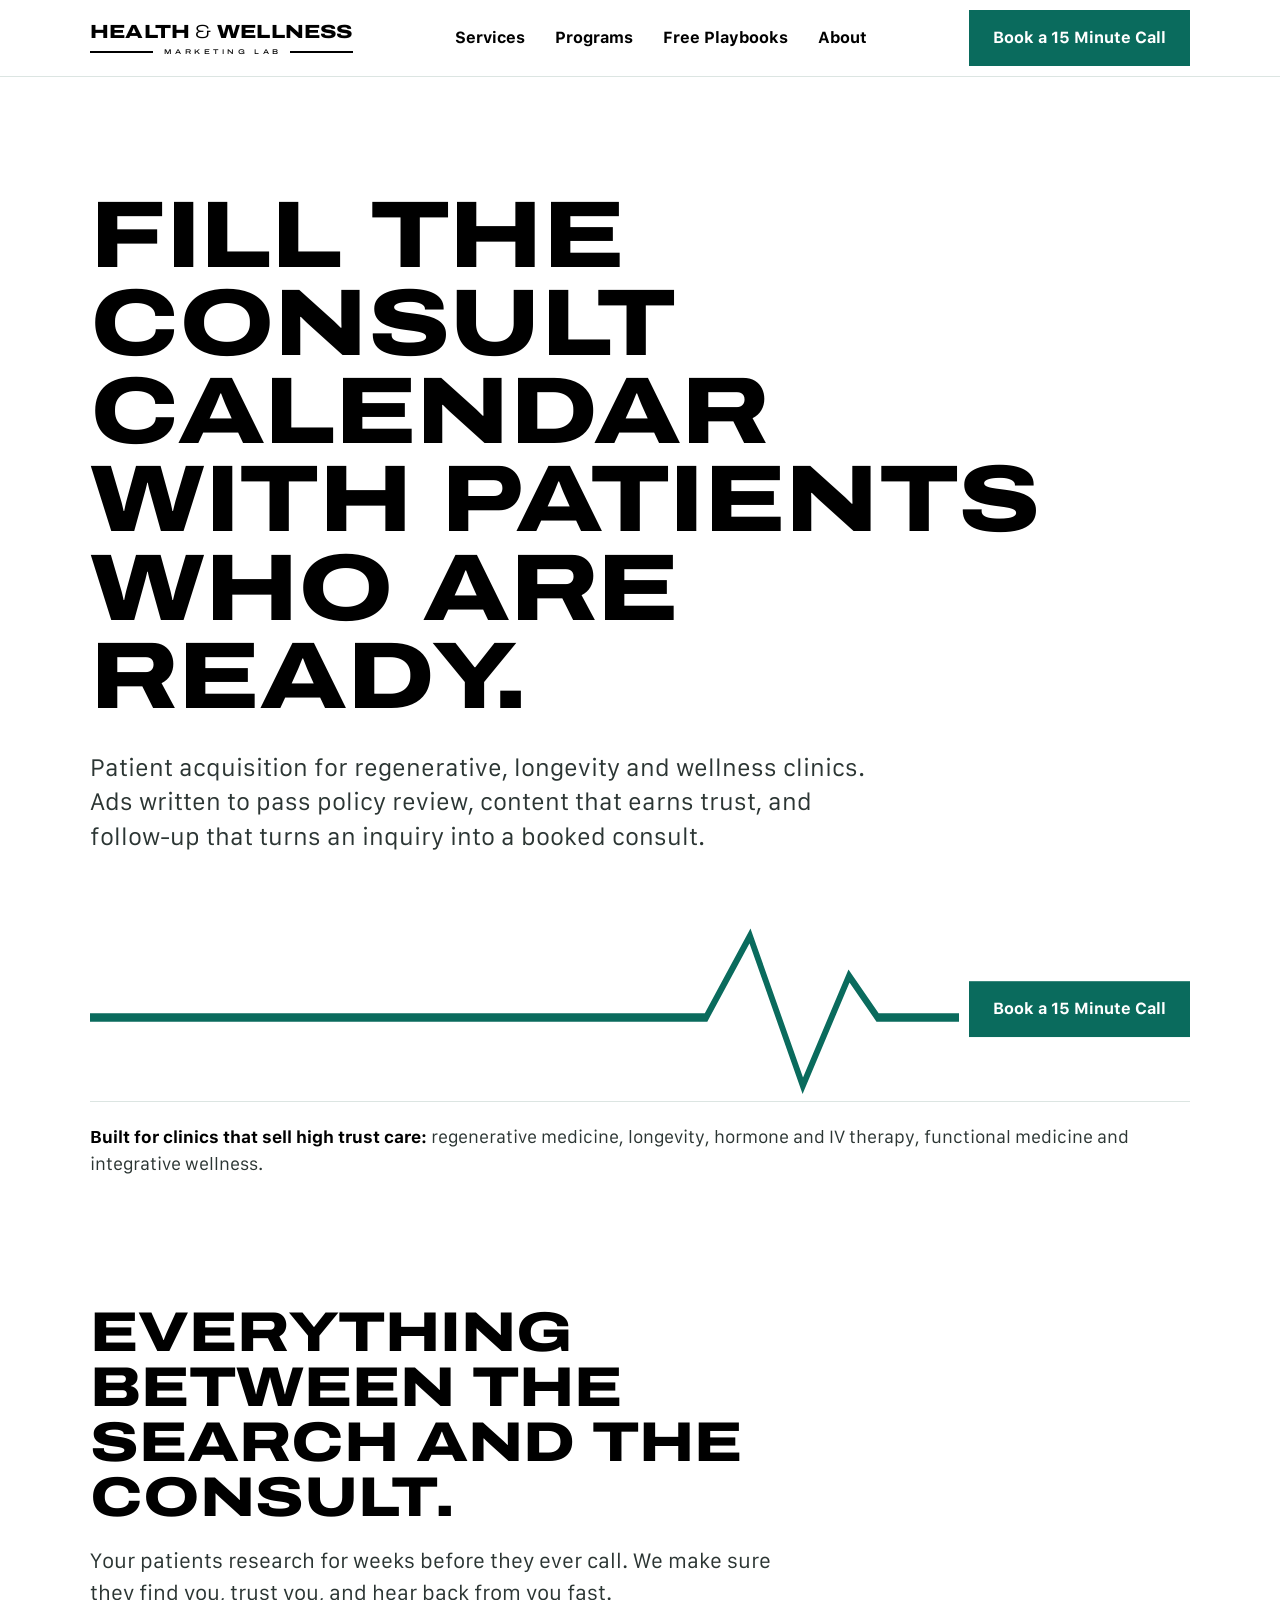
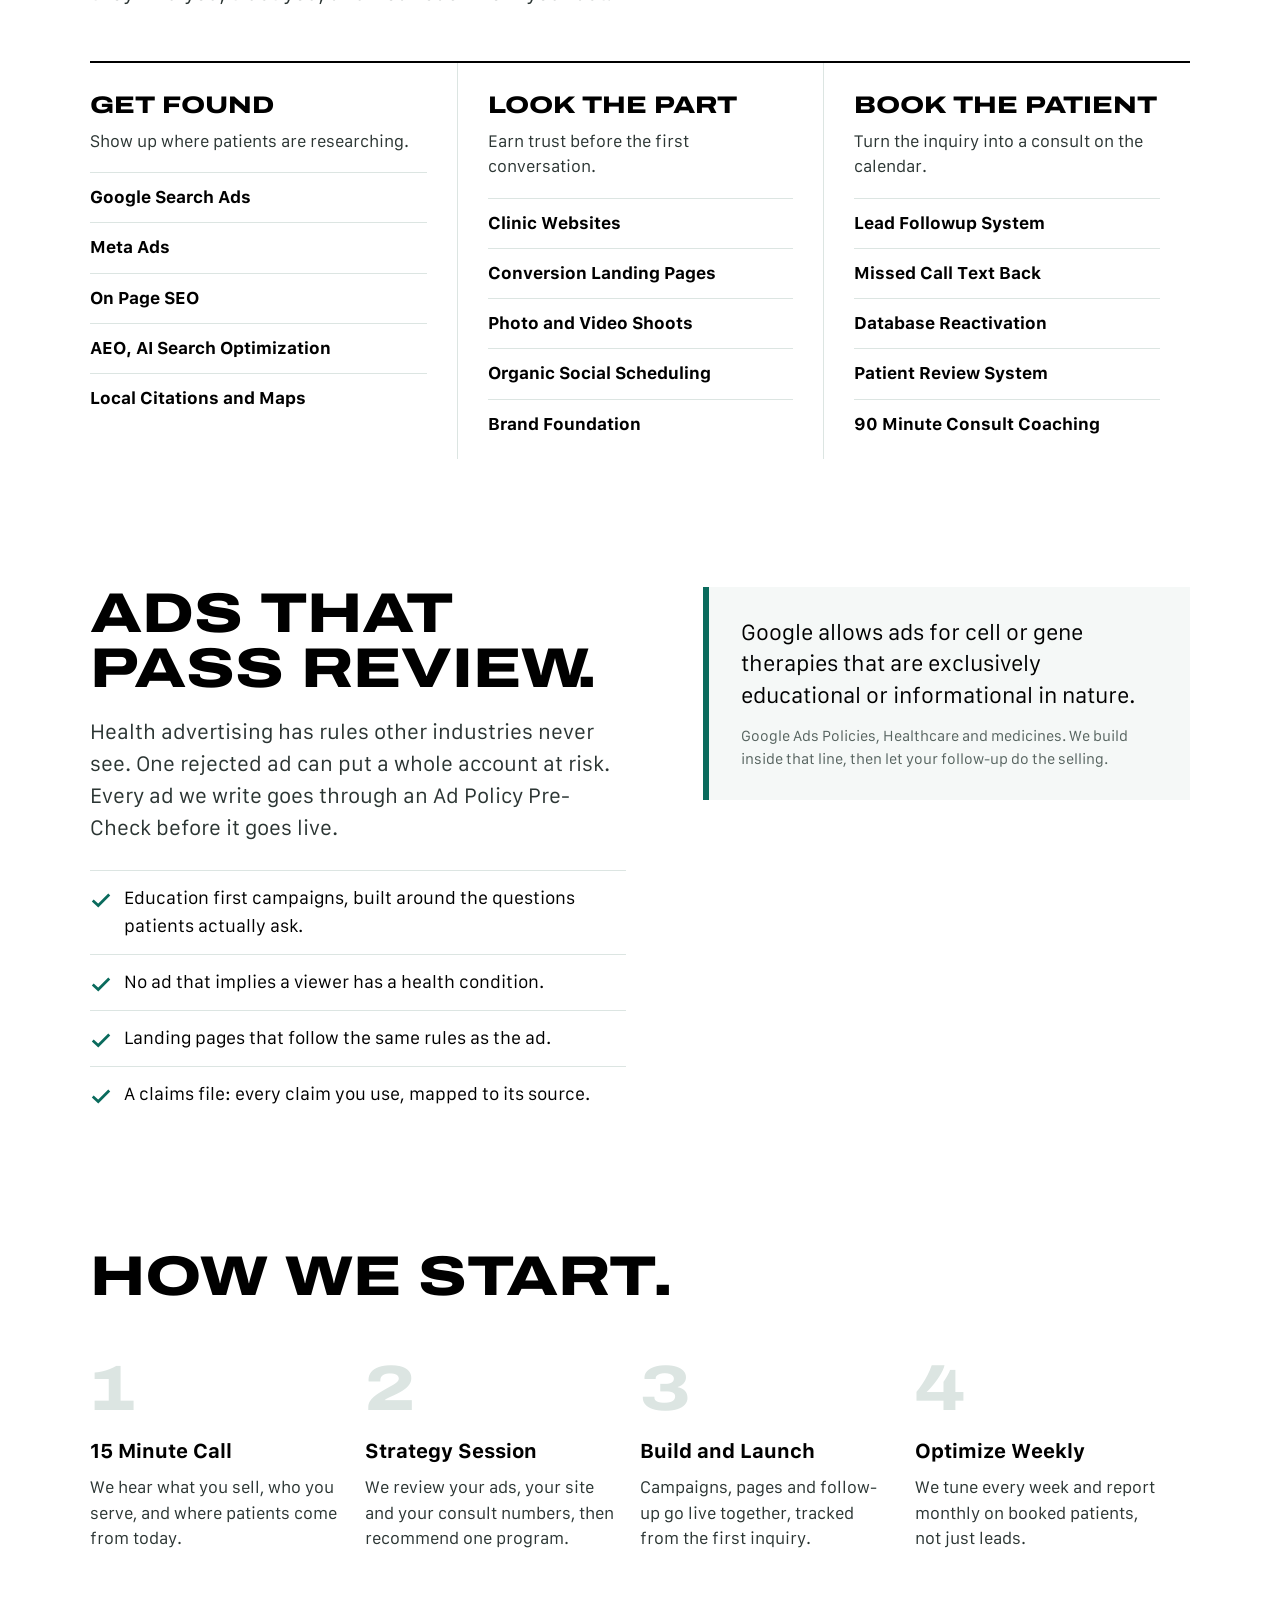
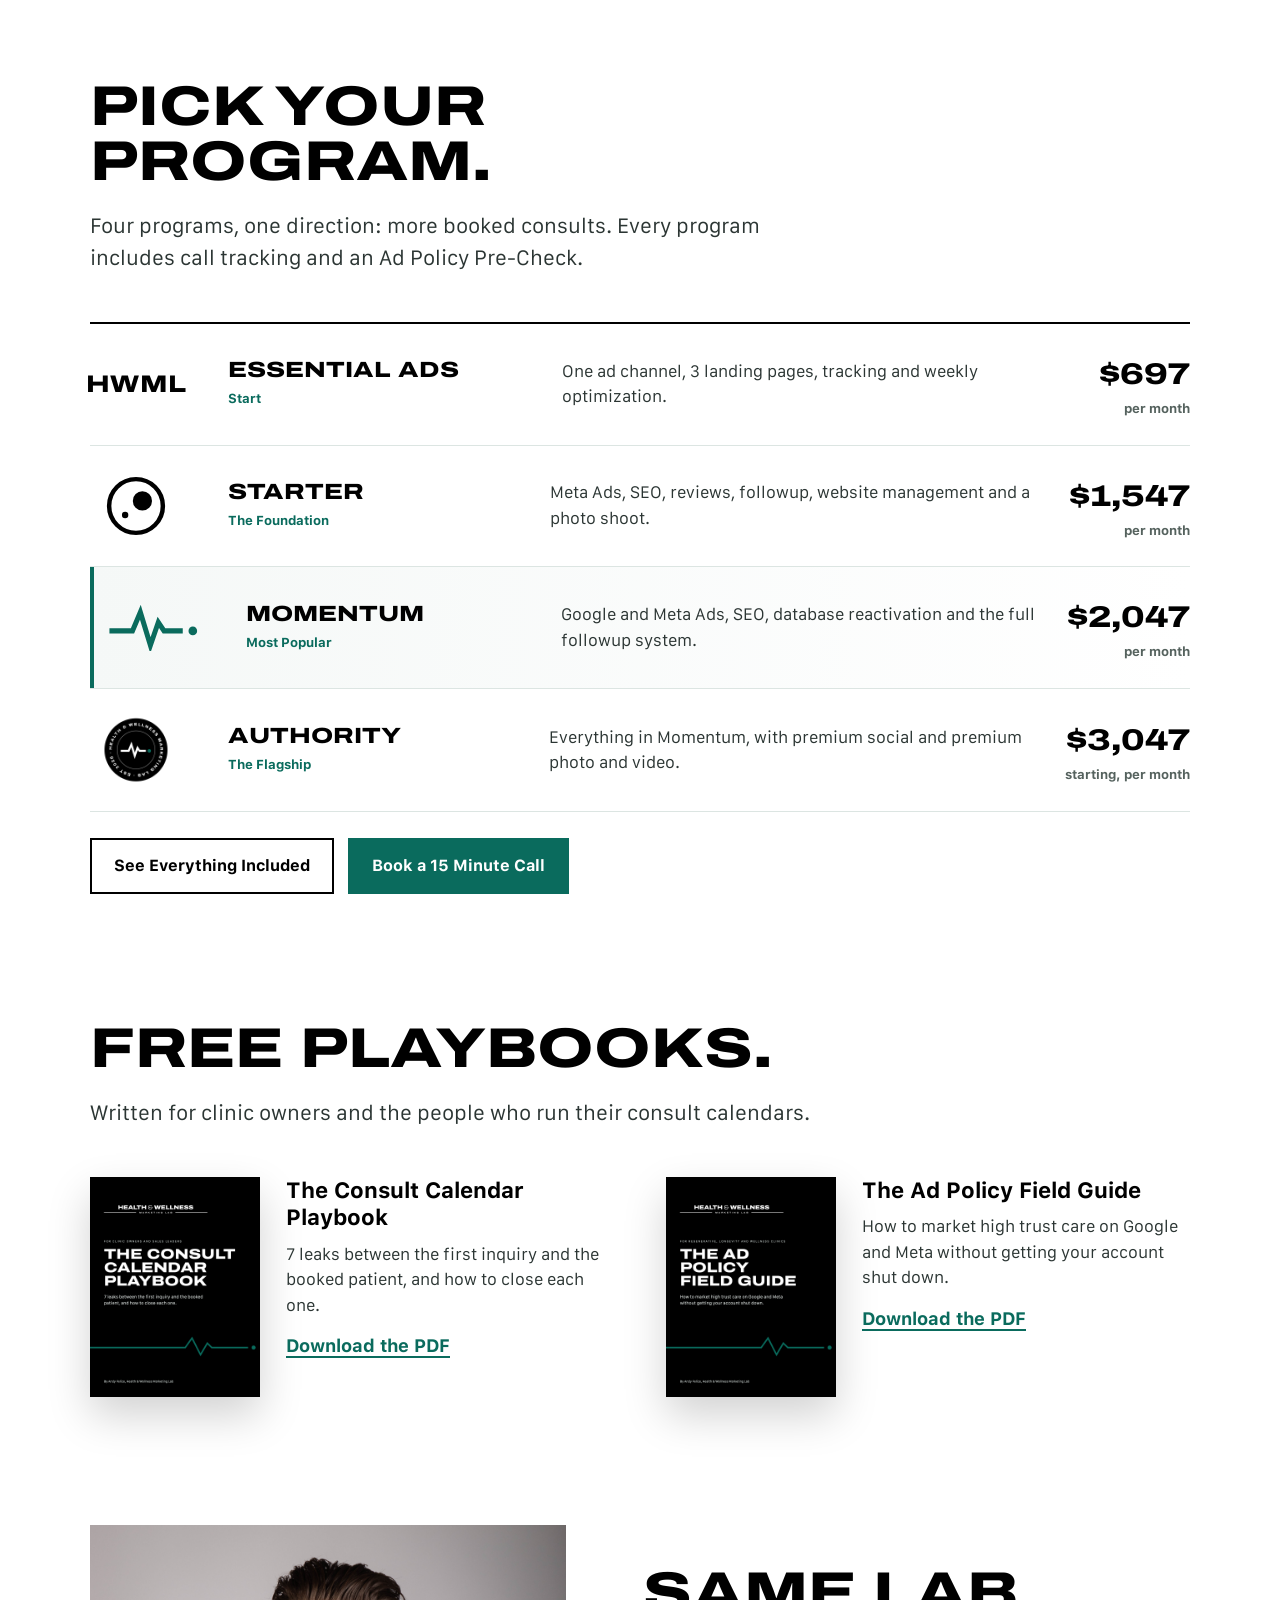
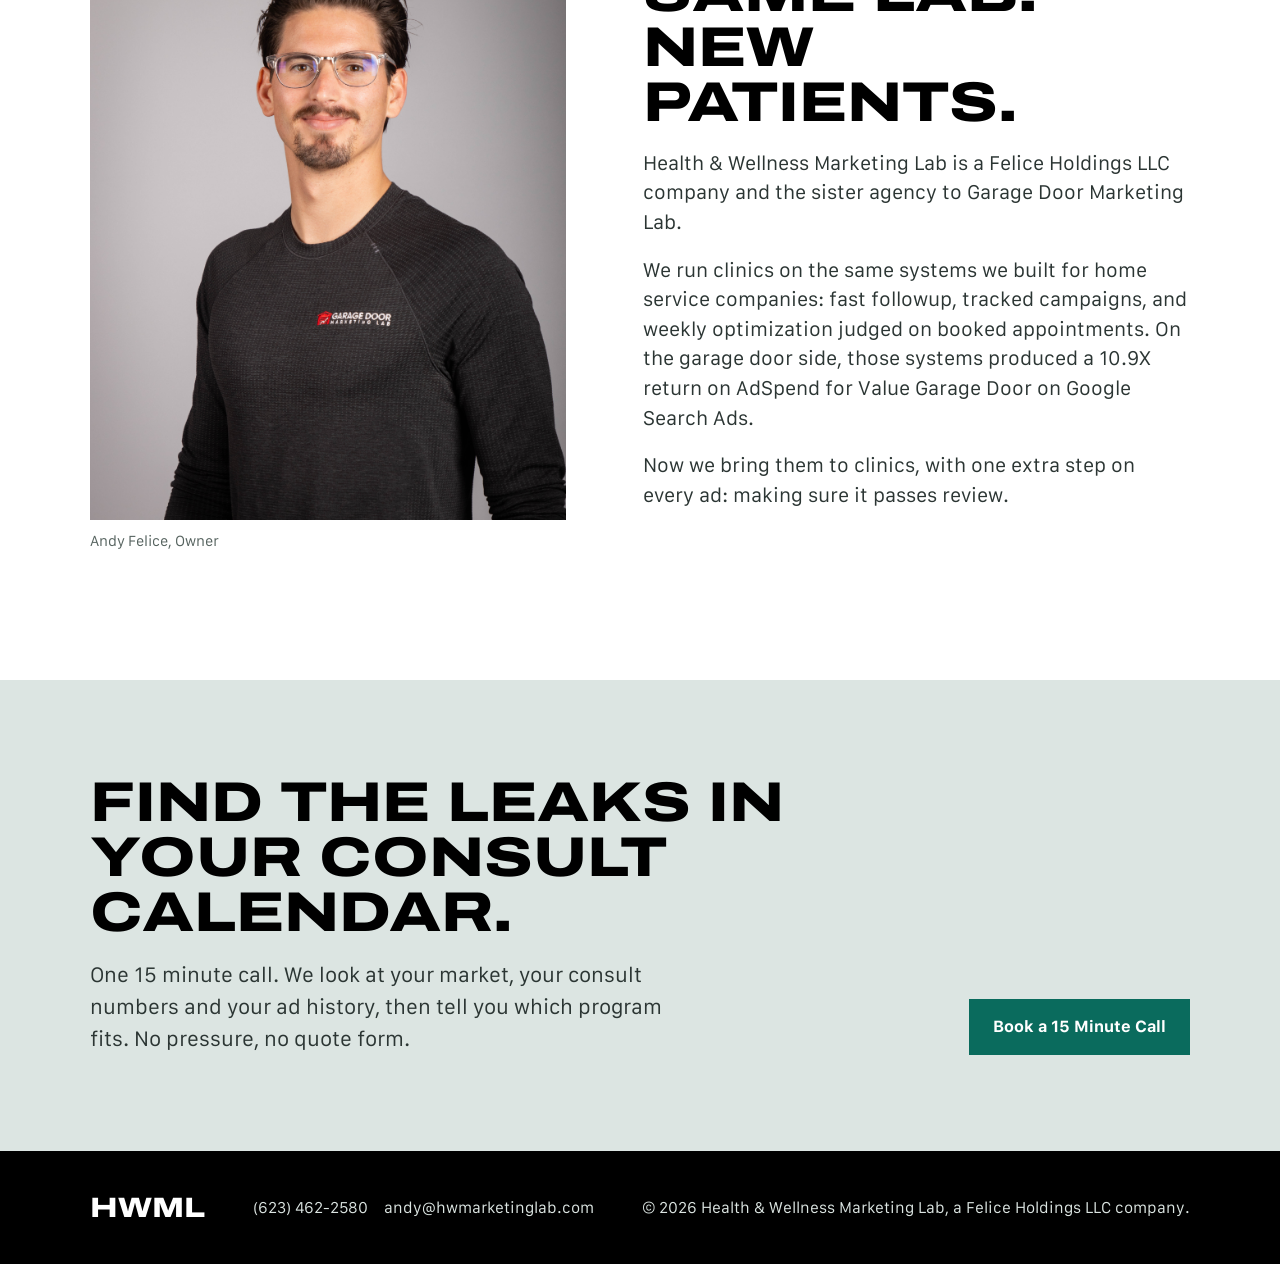
==== index.html @ dd1c517c "HWML website v1 Co-Authored-By: Claude Opus 5.5 <noreply@anthropic.com>" ====
<!doctype html>
<html lang="en">
<head>
<meta charset="utf-8">
<meta name="viewport" content="width=device-width, initial-scale=1">
<title>Health &amp; Wellness Marketing Lab</title>
<meta name="description" content="Patient acquisition for regenerative, longevity and wellness clinics. Ads that pass policy review, content that earns trust, and follow-up that books the consult.">
<link rel="icon" type="image/png" href="assets/favicon.png">
<link rel="apple-touch-icon" href="assets/favicon.png">
<link rel="canonical" href="https://hwmarketinglab.com/">
<meta property="og:type" content="website">
<meta property="og:url" content="https://hwmarketinglab.com/">
<meta property="og:title" content="Health &amp; Wellness Marketing Lab">
<meta property="og:description" content="Patient acquisition for regenerative, longevity and wellness clinics.">
<meta property="og:image" content="https://hwmarketinglab.com/assets/og.png">
<meta name="twitter:card" content="summary_large_image">
<meta name="theme-color" content="#0A6B5D">
<link rel="stylesheet" href="assets/hwml.css">
<style>
  :root { --w: 1180px; --g: clamp(16px, 4vw, 40px); }
  body { background: #fff; color: #000; font-size: 18px; line-height: 1.6; -webkit-font-smoothing: antialiased; }
  a { color: inherit; }
  .wrap { max-width: var(--w); margin: 0 auto; padding: 0 var(--g); }
  :focus-visible { outline: 3px solid var(--jade); outline-offset: 3px; }

  /* nav */
  header { position: sticky; top: 0; z-index: 10; background: rgba(255,255,255,.92); backdrop-filter: blur(10px); border-bottom: 1px solid var(--mist); }
  header .wrap { display: flex; align-items: center; justify-content: space-between; height: 76px; gap: 24px; }
  header nav { display: flex; gap: 30px; font-size: 16px; font-weight: 700; }
  header nav a { text-decoration: none; }
  header nav a:hover { color: var(--jade); }
  .btn { display: inline-flex; align-items: center; gap: 10px; background: var(--jade); color: #fff; text-decoration: none;
    padding: 15px 24px; font-weight: 700; font-size: 16px; border: 0; cursor: pointer; transition: background .15s; }
  .btn:hover { background: var(--jade-deep); }
  .btn.ghost { background: transparent; color: #000; box-shadow: inset 0 0 0 2px #000; }
  .btn.ghost:hover { background: #000; color: #fff; }

  /* hero: the pulse is the signature moment */
  .hero { padding: clamp(56px, 9vw, 120px) 0 0; }
  .hero h1 { font-family: var(--display); font-stretch: 125%; font-weight: 800; text-transform: uppercase;
    font-size: clamp(40px, 7.4vw, 104px); line-height: .93; letter-spacing: -.005em; max-width: 13ch; }
  .hero p.lede { font-size: clamp(19px, 2vw, 23px); line-height: 1.5; max-width: 34em; margin-top: 30px; color: var(--ink-2); }
  .beat { position: relative; margin-top: clamp(40px, 6vw, 72px); height: clamp(90px, 13vw, 170px); }
  .beat svg { position: absolute; inset: 0; width: 100%; height: 100%; overflow: visible; }
  .beat path { fill: none; stroke: var(--jade); stroke-width: 5; stroke-linejoin: miter;
    stroke-dasharray: 1; stroke-dashoffset: 1; animation: draw 1.6s cubic-bezier(.6,.05,.3,1) .2s forwards; }
  .beat .end { position: absolute; right: 0; top: 50%; transform: translate(0, -50%); opacity: 0; animation: land .45s ease-out 1.65s forwards; }
  @keyframes draw { to { stroke-dashoffset: 0; } }
  @keyframes land { from { opacity: 0; transform: translate(-14px, -50%); } to { opacity: 1; transform: translate(0, -50%); } }
  @media (prefers-reduced-motion: reduce) { .beat path { animation: none; stroke-dashoffset: 0; } .beat .end { animation: none; opacity: 1; } }
  .who { border-top: 1px solid var(--mist); margin-top: 8px; padding: 22px 0 0; font-size: 17px; color: var(--ink-2); }
  .who b { color: #000; }

  section { padding: clamp(72px, 10vw, 128px) 0 0; }
  h2 { font-family: var(--display); font-stretch: 125%; font-weight: 800; text-transform: uppercase;
    font-size: clamp(30px, 4.4vw, 56px); line-height: .98; max-width: 16ch; }
  .intro { font-size: 20px; color: var(--ink-2); max-width: 36em; margin-top: 20px; }

  /* three service groups, hairlines not cards */
  .groups { display: grid; grid-template-columns: repeat(3, 1fr); margin-top: 52px; border-top: 2px solid #000; }
  .groups > div { padding: 30px 30px 10px 0; }
  .groups > div + div { border-left: 1px solid var(--mist); padding-left: 30px; }
  .groups h3 { font-family: var(--display); font-stretch: 125%; font-weight: 800; text-transform: uppercase; font-size: 24px; line-height: 1.05; }
  .groups p { font-size: 16px; color: var(--ink-2); margin: 10px 0 18px; }
  .groups ul { list-style: none; }
  .groups li { padding: 11px 0; border-top: 1px solid var(--mist); font-size: 17px; font-weight: 700; }

  /* policy band */
  .policy { display: grid; grid-template-columns: 1.1fr 1fr; gap: clamp(32px, 6vw, 90px); align-items: start; }
  .quote { background: var(--paper); border-left: 6px solid var(--jade); padding: 30px 32px; }
  .quote q { display: block; font-size: 21px; line-height: 1.5; quotes: none; }
  .quote small { display: block; margin-top: 14px; font-size: 14px; color: #55625e; }
  .checks { list-style: none; margin-top: 26px; }
  .checks li { display: grid; grid-template-columns: 34px 1fr; padding: 14px 0; border-top: 1px solid var(--mist); font-size: 17px; }
  .checks li svg { width: 22px; margin-top: 4px; }

  /* steps: a real sequence, so numbers earn their place */
  .steps { display: grid; grid-template-columns: repeat(4, 1fr); gap: 0; margin-top: 52px; }
  .steps div { padding: 0 26px 0 0; position: relative; }
  .steps .n { font-family: var(--display); font-stretch: 125%; font-weight: 800; font-size: 64px; color: var(--mist); line-height: 1; }
  .steps h3 { font-size: 20px; margin: 14px 0 8px; }
  .steps p { font-size: 16px; color: var(--ink-2); }

  /* programs */
  .progs { margin-top: 48px; border-top: 2px solid #000; }
  .prog { display: grid; grid-template-columns: 110px 1.2fr 2fr auto; gap: 28px; align-items: center; padding: 26px 0; border-bottom: 1px solid var(--mist); }
  .prog .mk { width: 92px; display: flex; justify-content: center; }
  .prog h3 { font-family: var(--display); font-stretch: 125%; font-weight: 800; text-transform: uppercase; font-size: 22px; line-height: 1.05; }
  .prog .tag { font-size: 13px; font-weight: 700; color: var(--jade); margin-top: 6px; }
  .prog p { font-size: 16px; color: var(--ink-2); }
  .prog .pr { text-align: right; font-family: var(--display); font-stretch: 125%; font-weight: 800; font-size: 30px; white-space: nowrap; }
  .prog .pr small { display: block; font-family: var(--body); font-size: 13px; font-weight: 700; color: #55625e; }
  .prog.feat { background: linear-gradient(90deg, var(--paper), #fff); box-shadow: inset 4px 0 0 var(--jade); padding-left: 18px; }
  .more { margin-top: 26px; display: flex; gap: 14px; flex-wrap: wrap; }

  /* playbooks */
  .books { display: grid; grid-template-columns: repeat(2, 1fr); gap: clamp(24px, 4vw, 56px); margin-top: 48px; }
  .book { display: grid; grid-template-columns: 170px 1fr; gap: 26px; align-items: start; text-decoration: none; }
  .book img { width: 170px; box-shadow: 0 18px 40px rgba(0,0,0,.18); transition: transform .2s; }
  .book:hover img { transform: translateY(-4px); }
  .book h3 { font-size: 22px; line-height: 1.25; }
  .book p { font-size: 16px; color: var(--ink-2); margin: 10px 0 14px; }
  .book span { font-weight: 700; color: var(--jade); border-bottom: 2px solid var(--jade); }

  /* about */
  .about { display: grid; grid-template-columns: 1fr 1.15fr; gap: clamp(32px, 6vw, 90px); align-items: center; }
  .about figure img { width: 100%; aspect-ratio: 4 / 5; object-fit: cover; object-position: 50% 25%; display: block; }
  .about figcaption { font-size: 14px; color: #55625e; margin-top: 10px; }
  .about p { font-size: 18.5px; color: var(--ink-2); margin-top: 18px; }

  /* close */
  .final { margin-top: clamp(72px, 10vw, 128px); background: var(--mist); padding: clamp(56px, 8vw, 96px) 0; }
  .final .wrap { display: flex; justify-content: space-between; align-items: end; gap: 40px; flex-wrap: wrap; }
  .final p { font-size: 20px; max-width: 30em; margin-top: 18px; color: var(--ink-2); }
  footer { background: #000; color: #fff; padding: 44px 0; font-size: 15px; }
  footer .wrap { display: flex; justify-content: space-between; align-items: center; gap: 30px; flex-wrap: wrap; }
  footer .meta { color: var(--mist); }
  footer .meta a { text-decoration: none; }

  @media (max-width: 900px) {
    header nav { display: none; }
    header .btn { display: none; }
    .hero h1 { font-size: 10.2vw; }
    .beat .end { padding: 12px 16px; font-size: 14px; }
    .beat svg { width: calc(100% - 150px); }
    .groups, .steps, .books, .policy, .about { grid-template-columns: 1fr; }
    .groups > div + div { border-left: 0; padding-left: 0; }
    .groups > div { padding-right: 0; }
    .steps div { padding: 0 0 30px; }
    .prog { grid-template-columns: 70px 1fr; gap: 14px 18px; }
    .prog .mk { width: 60px; }
    .prog p { grid-column: 1 / -1; }
    .prog .pr { grid-column: 1 / -1; text-align: left; }
    .book { grid-template-columns: 120px 1fr; }
    .book img { width: 120px; }
  }
</style>
</head>
<body>

<header>
  <div class="wrap">
    <a href="#top" aria-label="Health and Wellness Marketing Lab, home" style="text-decoration:none">
      <div class="wm" style="font-size:19px"><div class="top">HEALTH <span class="amp">&amp;</span> WELLNESS</div>
      <div class="bot"><i class="rule"></i><span>MARKETING LAB</span><i class="rule"></i></div></div>
    </a>
    <nav aria-label="Main"><a href="#services">Services</a><a href="#programs">Programs</a><a href="#playbooks">Free Playbooks</a><a href="#about">About</a></nav>
    <a class="btn" href="https://calendar.gdmarketinglab.com/quick-schedule-15-min-discovery-call">Book a 15 Minute Call</a>
  </div>
</header>

<main id="top">
  <div class="hero">
    <div class="wrap">
      <h1>Fill the consult calendar with patients who are ready.</h1>
      <p class="lede">Patient acquisition for regenerative, longevity and wellness clinics. Ads written to pass policy review, content that earns trust, and follow-up that turns an inquiry into a booked consult.</p>
    </div>
    <div class="wrap">
      <div class="beat" aria-hidden="false">
        <svg viewBox="0 0 1000 100" preserveAspectRatio="none" aria-hidden="true">
          <path pathLength="1" d="M0 55 H560 L600 6 L648 96 L690 30 L716 55 H790"/>
        </svg>
        <a class="btn end" href="https://calendar.gdmarketinglab.com/quick-schedule-15-min-discovery-call">Book a 15 Minute Call</a>
      </div>
      <p class="who"><b>Built for clinics that sell high trust care:</b> regenerative medicine, longevity, hormone and IV therapy, functional medicine and integrative wellness.</p>
    </div>
  </div>

  <section id="services">
    <div class="wrap">
      <h2>Everything between the search and the consult.</h2>
      <p class="intro">Your patients research for weeks before they ever call. We make sure they find you, trust you, and hear back from you fast.</p>
      <div class="groups">
        <div><h3>Get Found</h3><p>Show up where patients are researching.</p>
          <ul><li>Google Search Ads</li><li>Meta Ads</li><li>On Page SEO</li><li>AEO, AI Search Optimization</li><li>Local Citations and Maps</li></ul></div>
        <div><h3>Look the Part</h3><p>Earn trust before the first conversation.</p>
          <ul><li>Clinic Websites</li><li>Conversion Landing Pages</li><li>Photo and Video Shoots</li><li>Organic Social Scheduling</li><li>Brand Foundation</li></ul></div>
        <div><h3>Book the Patient</h3><p>Turn the inquiry into a consult on the calendar.</p>
          <ul><li>Lead Followup System</li><li>Missed Call Text Back</li><li>Database Reactivation</li><li>Patient Review System</li><li>90 Minute Consult Coaching</li></ul></div>
      </div>
    </div>
  </section>

  <section>
    <div class="wrap policy">
      <div>
        <h2>Ads that pass review.</h2>
        <p class="intro">Health advertising has rules other industries never see. One rejected ad can put a whole account at risk. Every ad we write goes through an Ad Policy Pre-Check before it goes live.</p>
        <ul class="checks">
          <li><svg viewBox="0 0 24 24" aria-hidden="true"><path d="M3 12.5 9 18 21 6" fill="none" stroke="#0A6B5D" stroke-width="3"/></svg><span>Education first campaigns, built around the questions patients actually ask.</span></li>
          <li><svg viewBox="0 0 24 24" aria-hidden="true"><path d="M3 12.5 9 18 21 6" fill="none" stroke="#0A6B5D" stroke-width="3"/></svg><span>No ad that implies a viewer has a health condition.</span></li>
          <li><svg viewBox="0 0 24 24" aria-hidden="true"><path d="M3 12.5 9 18 21 6" fill="none" stroke="#0A6B5D" stroke-width="3"/></svg><span>Landing pages that follow the same rules as the ad.</span></li>
          <li><svg viewBox="0 0 24 24" aria-hidden="true"><path d="M3 12.5 9 18 21 6" fill="none" stroke="#0A6B5D" stroke-width="3"/></svg><span>A claims file: every claim you use, mapped to its source.</span></li>
        </ul>
      </div>
      <div class="quote">
        <q>Google allows ads for cell or gene therapies that are exclusively educational or informational in nature.</q>
        <small>Google Ads Policies, Healthcare and medicines. We build inside that line, then let your follow-up do the selling.</small>
      </div>
    </div>
  </section>

  <section>
    <div class="wrap">
      <h2>How we start.</h2>
      <div class="steps">
        <div><div class="n">1</div><h3>15 Minute Call</h3><p>We hear what you sell, who you serve, and where patients come from today.</p></div>
        <div><div class="n">2</div><h3>Strategy Session</h3><p>We review your ads, your site and your consult numbers, then recommend one program.</p></div>
        <div><div class="n">3</div><h3>Build and Launch</h3><p>Campaigns, pages and follow-up go live together, tracked from the first inquiry.</p></div>
        <div><div class="n">4</div><h3>Optimize Weekly</h3><p>We tune every week and report monthly on booked patients, not just leads.</p></div>
      </div>
    </div>
  </section>

  <section id="programs">
    <div class="wrap">
      <h2>Pick your program.</h2>
      <p class="intro">Four programs, one direction: more booked consults. Every program includes call tracking and an Ad Policy Pre-Check.</p>
      <div class="progs">
        <div class="prog"><div class="mk"><div class="d" style="font-size:24px">HWML</div></div>
          <div><h3>Essential Ads</h3><div class="tag">Start</div></div>
          <p>One ad channel, 3 landing pages, tracking and weekly optimization.</p>
          <div class="pr">$697<small>per month</small></div></div>
        <div class="prog"><div class="mk"><svg viewBox="0 0 100 100" width="64" aria-hidden="true"><circle cx="50" cy="50" r="42" fill="none" stroke="#000" stroke-width="7"/><circle cx="60" cy="42" r="15" fill="#000"/><circle cx="33" cy="64" r="5" fill="#000"/></svg></div>
          <div><h3>Starter</h3><div class="tag">The Foundation</div></div>
          <p>Meta Ads, SEO, reviews, followup, website management and a photo shoot.</p>
          <div class="pr">$1,547<small>per month</small></div></div>
        <div class="prog feat"><div class="mk"><svg viewBox="0 0 128 64" width="92" aria-hidden="true"><path d="M2 36 H34 L45 10 L59 56 L70 24 L78 36 H104" fill="none" stroke="#0A6B5D" stroke-width="7"/><circle cx="118" cy="36" r="6" fill="#0A6B5D"/></svg></div>
          <div><h3>Momentum</h3><div class="tag">Most Popular</div></div>
          <p>Google and Meta Ads, SEO, database reactivation and the full followup system.</p>
          <div class="pr">$2,047<small>per month</small></div></div>
        <div class="prog"><div class="mk"><img src="assets/seal.png" alt="" width="70"></div>
          <div><h3>Authority</h3><div class="tag">The Flagship</div></div>
          <p>Everything in Momentum, with premium social and premium photo and video.</p>
          <div class="pr">$3,047<small>starting, per month</small></div></div>
      </div>
      <div class="more"><a class="btn ghost" href="assets/HWML-Our-Programs-Explained.png">See Everything Included</a>
        <a class="btn" href="https://calendar.gdmarketinglab.com/quick-schedule-15-min-discovery-call">Book a 15 Minute Call</a></div>
    </div>
  </section>

  <section id="playbooks">
    <div class="wrap">
      <h2>Free playbooks.</h2>
      <p class="intro">Written for clinic owners and the people who run their consult calendars.</p>
      <div class="books">
        <a class="book" href="assets/HWML-The-Consult-Calendar-Playbook.pdf"><img src="assets/consult-cover.png" alt="Cover of The Consult Calendar Playbook">
          <div><h3>The Consult Calendar Playbook</h3><p>7 leaks between the first inquiry and the booked patient, and how to close each one.</p><span>Download the PDF</span></div></a>
        <a class="book" href="assets/HWML-The-Ad-Policy-Field-Guide.pdf"><img src="assets/policy-cover.png" alt="Cover of The Ad Policy Field Guide">
          <div><h3>The Ad Policy Field Guide</h3><p>How to market high trust care on Google and Meta without getting your account shut down.</p><span>Download the PDF</span></div></a>
      </div>
    </div>
  </section>

  <section id="about">
    <div class="wrap about">
      <figure><img src="assets/andy-headshot.jpg" alt="Andy Felice"><figcaption>Andy Felice, Owner</figcaption></figure>
      <div>
        <h2>Same lab. New patients.</h2>
        <p>Health &amp; Wellness Marketing Lab is a Felice Holdings LLC company and the sister agency to Garage Door Marketing Lab.</p>
        <p>We run clinics on the same systems we built for home service companies: fast followup, tracked campaigns, and weekly optimization judged on booked appointments. On the garage door side, those systems produced a 10.9X return on AdSpend for Value Garage Door on Google Search Ads.</p>
        <p>Now we bring them to clinics, with one extra step on every ad: making sure it passes review.</p>
      </div>
    </div>
  </section>
</main>

<div class="final">
  <div class="wrap">
    <div><h2>Find the leaks in your consult calendar.</h2>
      <p>One 15 minute call. We look at your market, your consult numbers and your ad history, then tell you which program fits. No pressure, no quote form.</p></div>
    <a class="btn" href="https://calendar.gdmarketinglab.com/quick-schedule-15-min-discovery-call">Book a 15 Minute Call</a>
  </div>
</div>

<footer>
  <div class="wrap">
    <div class="d" style="font-size:28px">HWML</div>
    <div class="meta"><a href="tel:+16234622580">(623) 462-2580</a> &nbsp;&nbsp; <a href="mailto:andy@hwmarketinglab.com">andy@hwmarketinglab.com</a></div>
    <div class="meta">&copy; 2026 Health &amp; Wellness Marketing Lab, a Felice Holdings LLC company.</div>
  </div>
</footer>

</body>
</html>
---- assets/hwml.css ----
/* Health & Wellness Marketing Lab (HWML) Brand Foundation 1 tokens.
   Sister brand to GDML BF2: same architecture (5 colors, 2 fonts, stacked wordmark, one accent per view),
   different temperature. GDML = crimson on black, athletic. HWML = jade on white, clinical precision. */

@font-face { font-family: "Archivo"; src: url("fonts/Archivo.ttf") format("truetype");
  font-weight: 100 900; font-stretch: 62% 125%; font-display: block; }
@font-face { font-family: "Galvji"; src: url("fonts/Galvji-Regular.ttf") format("truetype");
  font-weight: 400; font-display: block; }
@font-face { font-family: "Galvji"; src: url("fonts/Galvji-Bold.ttf") format("truetype");
  font-weight: 700; font-display: block; }

:root {
  /* the five brand colors */
  --jade: #0A6B5D;      /* signature: the one accent per view */
  --black: #000000;
  --white: #FFFFFF;
  --mist: #DCE5E2;      /* cool light grey, GDML #DCDCDC with a jade tint */
  --sage: #93A39E;      /* mid grey, GDML #959595 with a jade tint */
  /* working shades (never shown as brand swatches) */
  --jade-deep: #07504A;
  --paper: #F5F8F7;
  --ink-2: #2B3533;
  --hair: #C9D4D0;

  --display: "Archivo", "Helvetica Neue", Arial, sans-serif;
  --body: "Galvji", "Helvetica Neue", Arial, sans-serif;
}

* { box-sizing: border-box; margin: 0; padding: 0; }
html { -webkit-print-color-adjust: exact; print-color-adjust: exact; }
body { font-family: var(--body); color: var(--black); background: var(--white); }

/* Display type: Archivo at full expanded width. Wide, calm, exact. */
.d { font-family: var(--display); font-stretch: 125%; font-weight: 800; text-transform: uppercase;
  letter-spacing: 0.005em; line-height: 0.92; }
.d-light { font-family: var(--display); font-stretch: 125%; font-weight: 500; text-transform: uppercase; }

/* ---------- Wordmark components (HTML so the real fonts render) ---------- */
.wm { display: inline-flex; flex-direction: column; align-items: stretch; color: currentColor; }
.wm .top { font-family: var(--display); font-stretch: 125%; font-weight: 800; text-transform: uppercase;
  line-height: 0.9; letter-spacing: 0.01em; white-space: nowrap; display: flex; align-items: center; gap: .28em; }
.wm .bot { display: flex; align-items: center; gap: .6em; margin-top: .32em; }
.wm .bot .rule { flex: 1; height: .085em; background: currentColor; }
.wm .bot span { font-family: var(--display); font-stretch: 125%; font-weight: 500; text-transform: uppercase;
  letter-spacing: .52em; margin-right: -.52em; font-size: .36em; white-space: nowrap; }
.wm.v2 .bot span { color: var(--jade); font-weight: 700; letter-spacing: .62em; }
.wm.v2 .bot { justify-content: center; }
.wm .amp { font-weight: 300; }
.wm svg.pulse { height: .78em; width: auto; }

.stack { display: inline-flex; flex-direction: column; font-family: var(--display); font-stretch: 125%;
  font-weight: 800; text-transform: uppercase; line-height: .9; }
.stack .sub { font-weight: 600; letter-spacing: .3em; font-size: .3em; margin-top: .55em; }
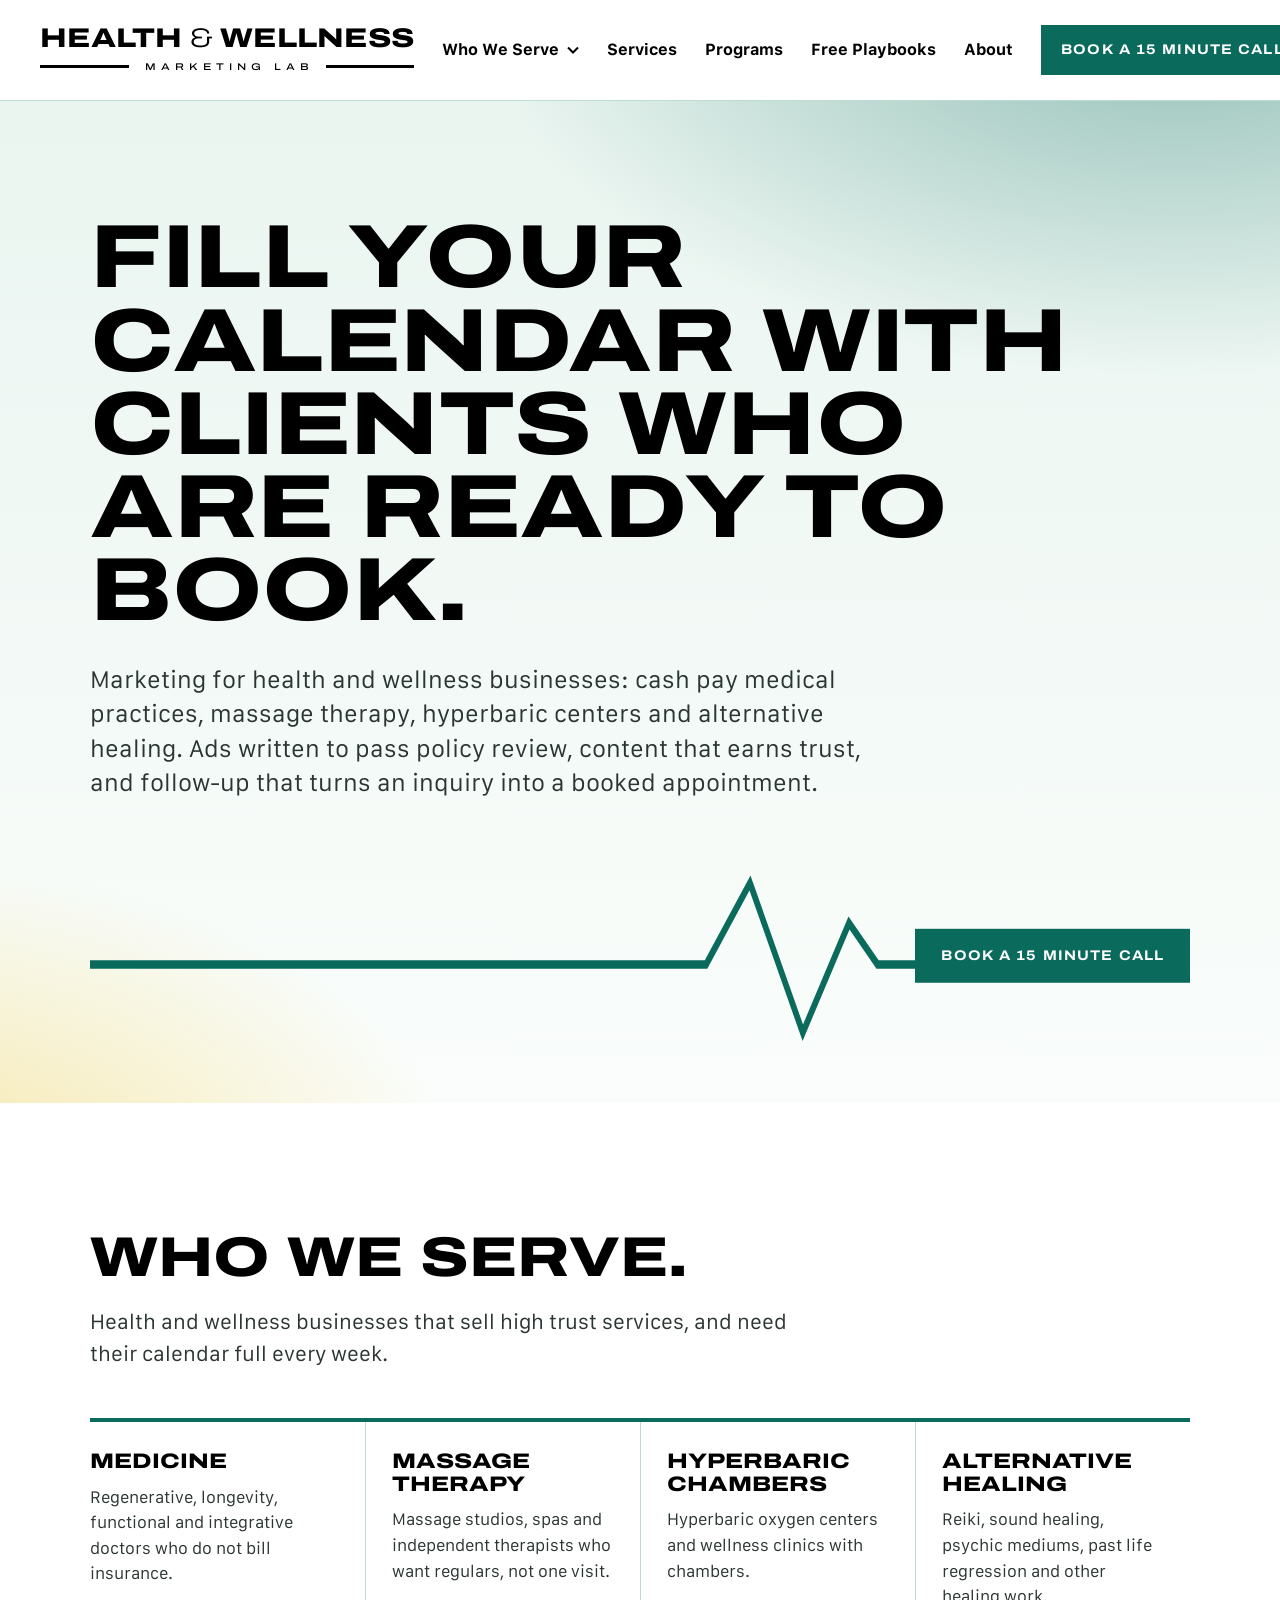
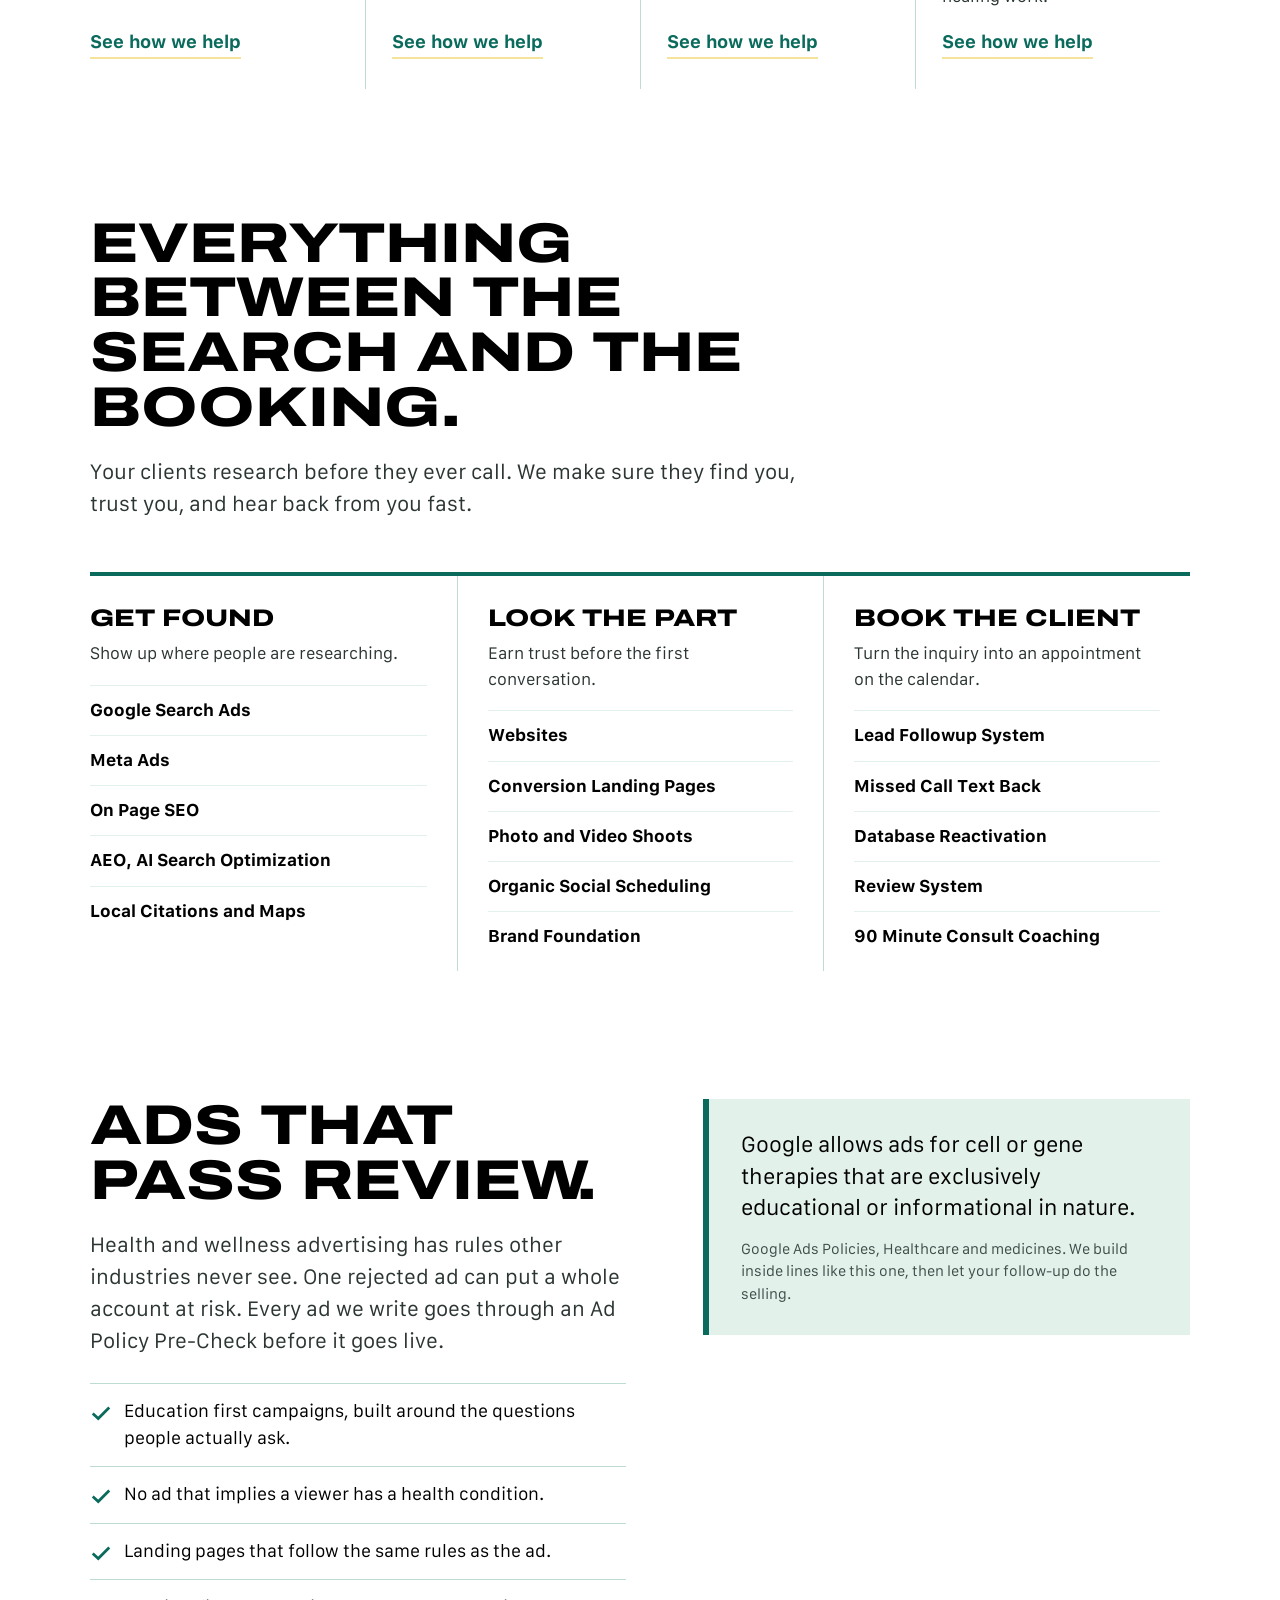
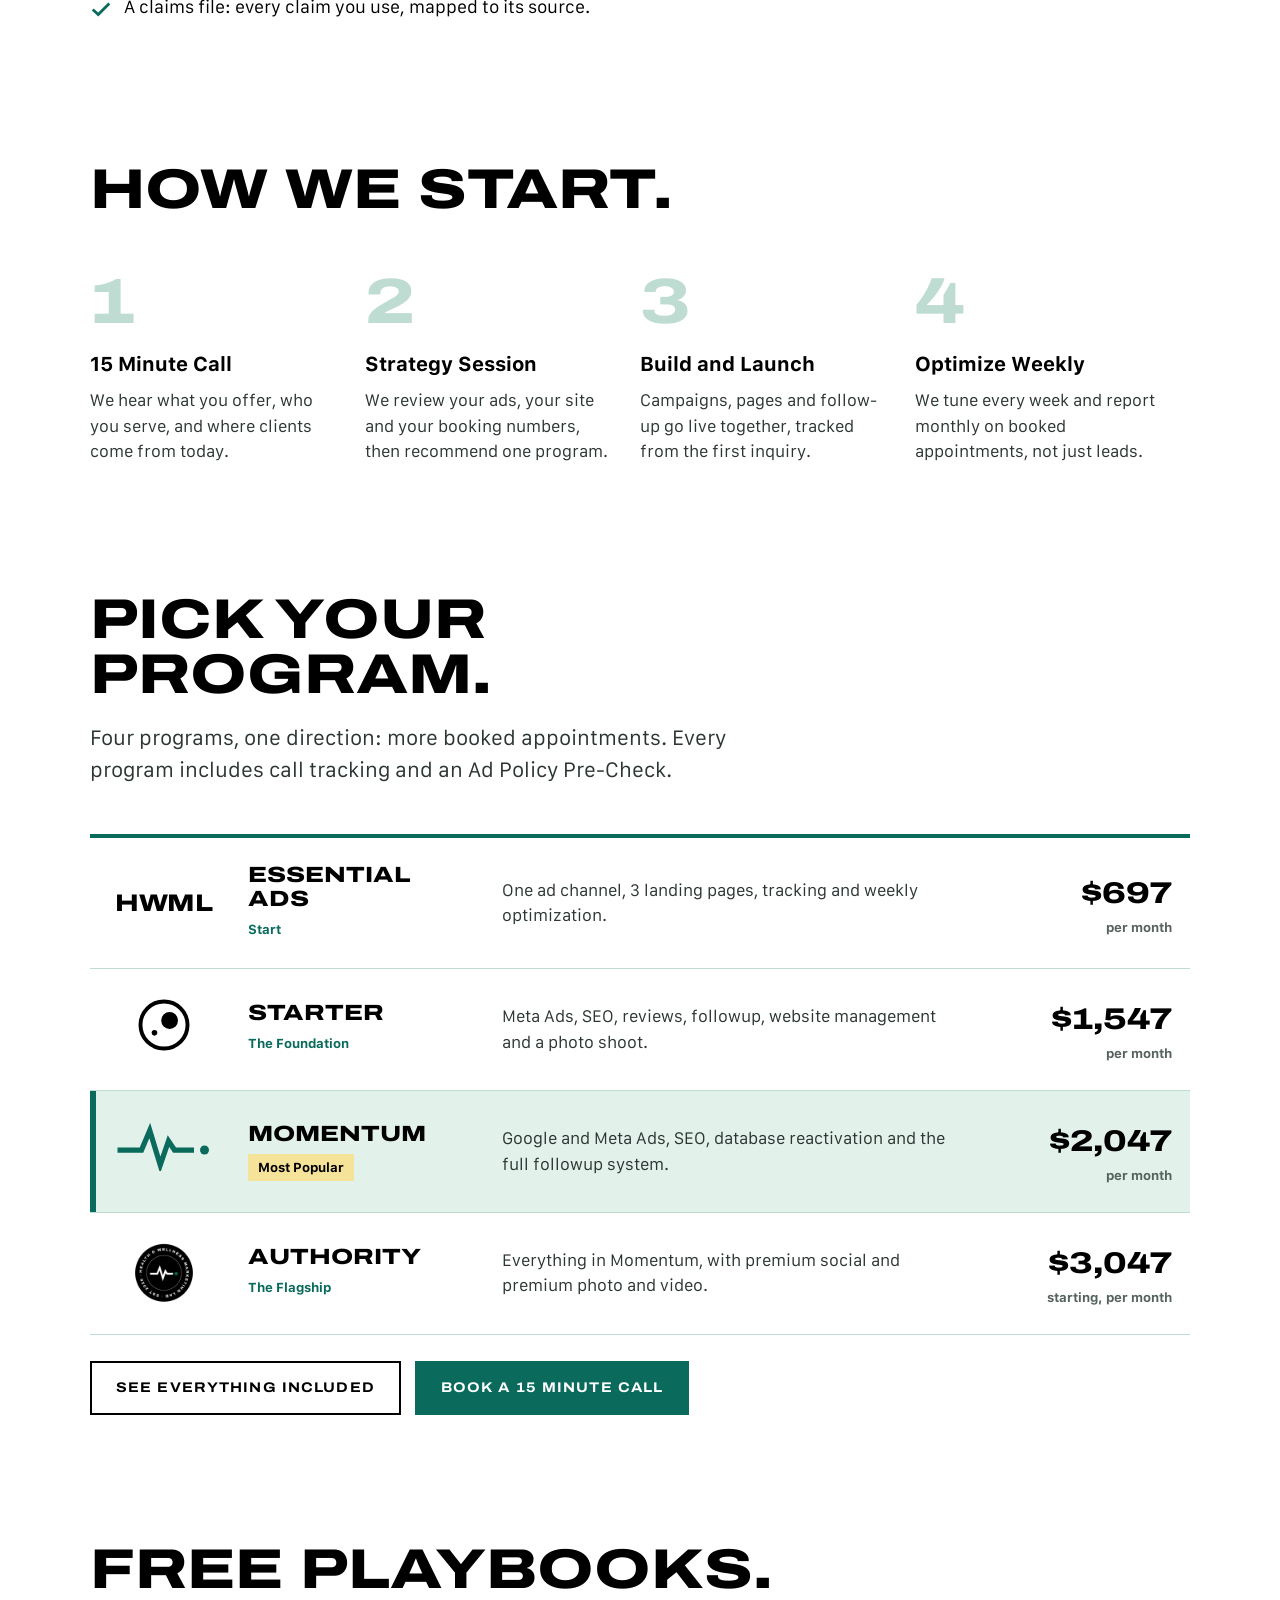
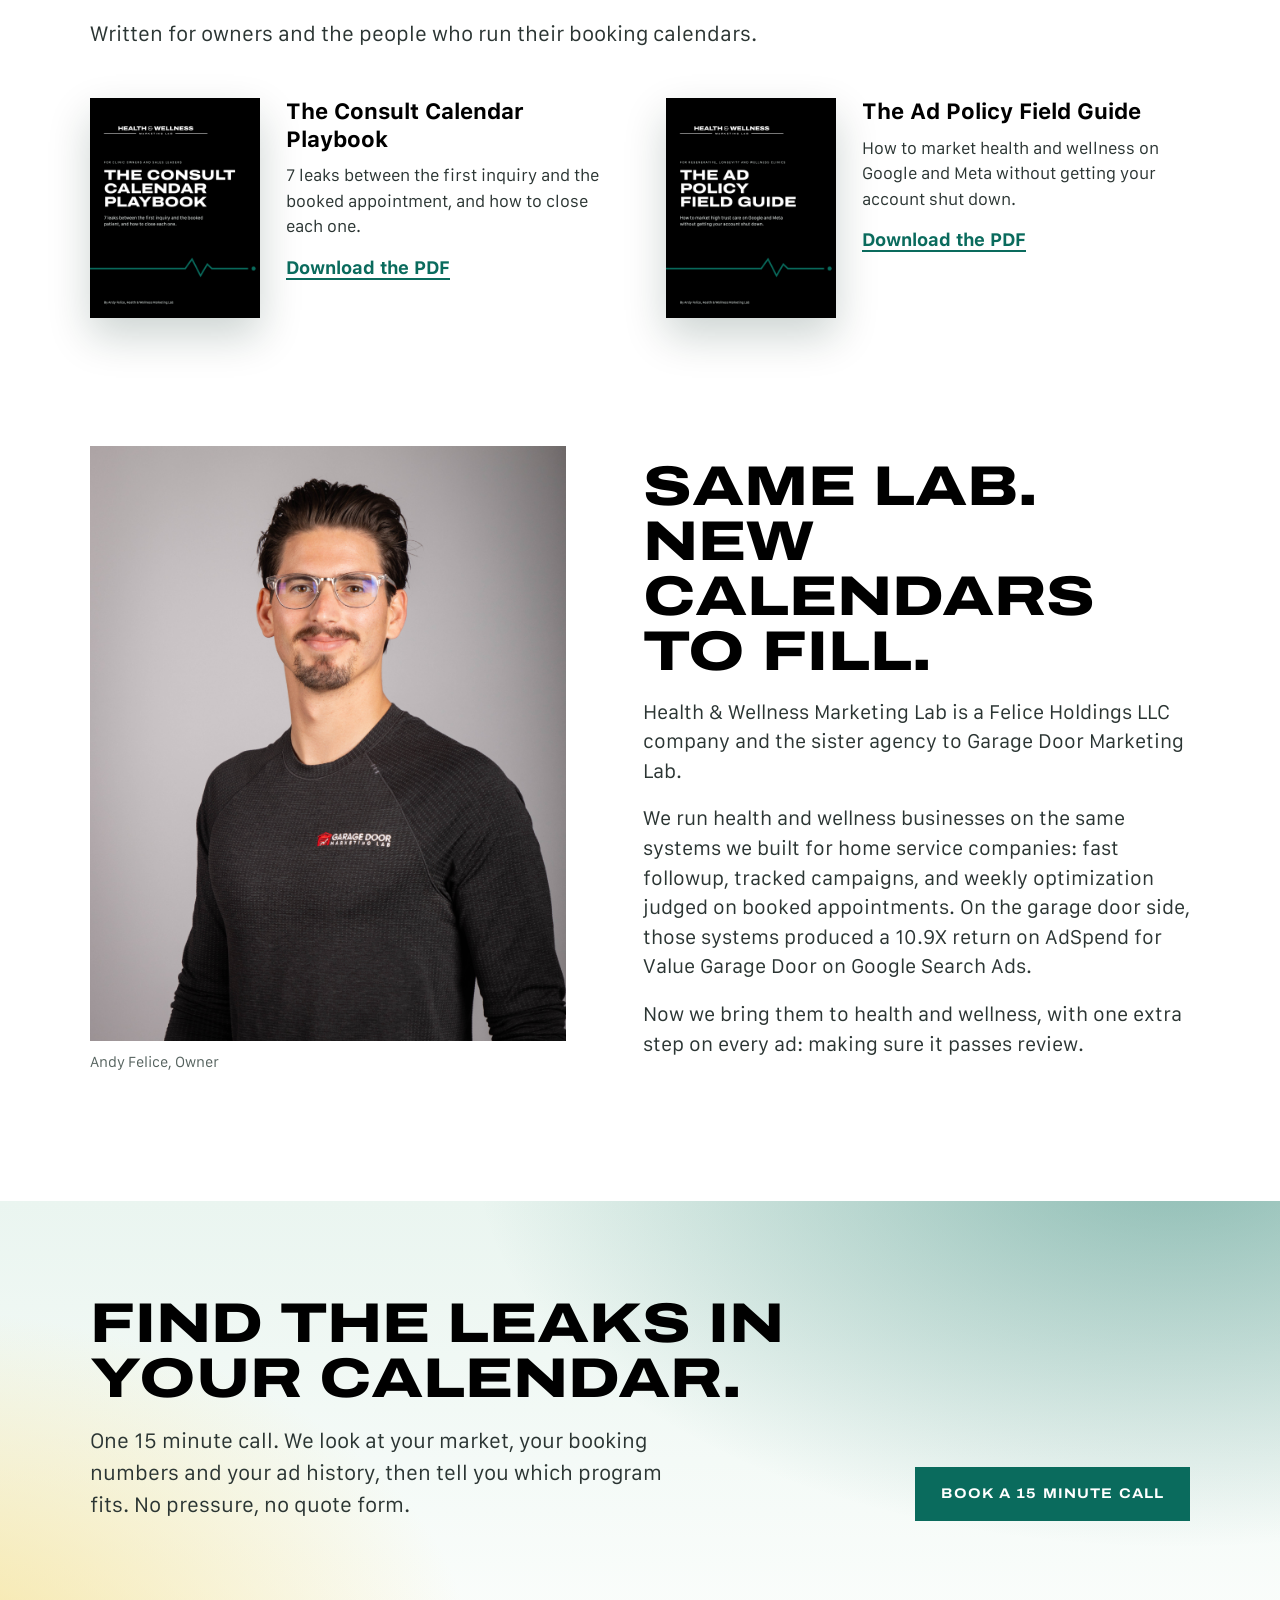
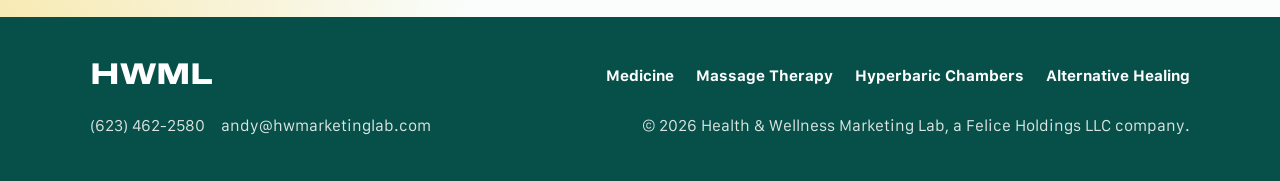
==== commit 0953520d: "Who We Serve dropdown, 4 industry pages, bigger logo, yellow accent and color wash Co-Authored-By: C" ====
--- a/index.html
+++ b/index.html
@@ -4,179 +4,80 @@
 <meta charset="utf-8">
 <meta name="viewport" content="width=device-width, initial-scale=1">
 <title>Health &amp; Wellness Marketing Lab</title>
-<meta name="description" content="Patient acquisition for regenerative, longevity and wellness clinics. Ads that pass policy review, content that earns trust, and follow-up that books the consult.">
+<meta name="description" content="Marketing for health and wellness businesses: cash pay medical practices, massage therapy, hyperbaric centers and alternative healing.">
 <link rel="icon" type="image/png" href="assets/favicon.png">
 <link rel="apple-touch-icon" href="assets/favicon.png">
 <link rel="canonical" href="https://hwmarketinglab.com/">
 <meta property="og:type" content="website">
 <meta property="og:url" content="https://hwmarketinglab.com/">
 <meta property="og:title" content="Health &amp; Wellness Marketing Lab">
-<meta property="og:description" content="Patient acquisition for regenerative, longevity and wellness clinics.">
+<meta property="og:description" content="Marketing for health and wellness businesses: cash pay medical practices, massage therapy, hyperbaric centers and alternative healing.">
 <meta property="og:image" content="https://hwmarketinglab.com/assets/og.png">
 <meta name="twitter:card" content="summary_large_image">
 <meta name="theme-color" content="#0A6B5D">
 <link rel="stylesheet" href="assets/hwml.css">
-<style>
-  :root { --w: 1180px; --g: clamp(16px, 4vw, 40px); }
-  body { background: #fff; color: #000; font-size: 18px; line-height: 1.6; -webkit-font-smoothing: antialiased; }
-  a { color: inherit; }
-  .wrap { max-width: var(--w); margin: 0 auto; padding: 0 var(--g); }
-  :focus-visible { outline: 3px solid var(--jade); outline-offset: 3px; }
-
-  /* nav */
-  header { position: sticky; top: 0; z-index: 10; background: rgba(255,255,255,.92); backdrop-filter: blur(10px); border-bottom: 1px solid var(--mist); }
-  header .wrap { display: flex; align-items: center; justify-content: space-between; height: 76px; gap: 24px; }
-  header nav { display: flex; gap: 30px; font-size: 16px; font-weight: 700; }
-  header nav a { text-decoration: none; }
-  header nav a:hover { color: var(--jade); }
-  .btn { display: inline-flex; align-items: center; gap: 10px; background: var(--jade); color: #fff; text-decoration: none;
-    padding: 15px 24px; font-weight: 700; font-size: 16px; border: 0; cursor: pointer; transition: background .15s; }
-  .btn:hover { background: var(--jade-deep); }
-  .btn.ghost { background: transparent; color: #000; box-shadow: inset 0 0 0 2px #000; }
-  .btn.ghost:hover { background: #000; color: #fff; }
-
-  /* hero: the pulse is the signature moment */
-  .hero { padding: clamp(56px, 9vw, 120px) 0 0; }
-  .hero h1 { font-family: var(--display); font-stretch: 125%; font-weight: 800; text-transform: uppercase;
-    font-size: clamp(40px, 7.4vw, 104px); line-height: .93; letter-spacing: -.005em; max-width: 13ch; }
-  .hero p.lede { font-size: clamp(19px, 2vw, 23px); line-height: 1.5; max-width: 34em; margin-top: 30px; color: var(--ink-2); }
-  .beat { position: relative; margin-top: clamp(40px, 6vw, 72px); height: clamp(90px, 13vw, 170px); }
-  .beat svg { position: absolute; inset: 0; width: 100%; height: 100%; overflow: visible; }
-  .beat path { fill: none; stroke: var(--jade); stroke-width: 5; stroke-linejoin: miter;
-    stroke-dasharray: 1; stroke-dashoffset: 1; animation: draw 1.6s cubic-bezier(.6,.05,.3,1) .2s forwards; }
-  .beat .end { position: absolute; right: 0; top: 50%; transform: translate(0, -50%); opacity: 0; animation: land .45s ease-out 1.65s forwards; }
-  @keyframes draw { to { stroke-dashoffset: 0; } }
-  @keyframes land { from { opacity: 0; transform: translate(-14px, -50%); } to { opacity: 1; transform: translate(0, -50%); } }
-  @media (prefers-reduced-motion: reduce) { .beat path { animation: none; stroke-dashoffset: 0; } .beat .end { animation: none; opacity: 1; } }
-  .who { border-top: 1px solid var(--mist); margin-top: 8px; padding: 22px 0 0; font-size: 17px; color: var(--ink-2); }
-  .who b { color: #000; }
-
-  section { padding: clamp(72px, 10vw, 128px) 0 0; }
-  h2 { font-family: var(--display); font-stretch: 125%; font-weight: 800; text-transform: uppercase;
-    font-size: clamp(30px, 4.4vw, 56px); line-height: .98; max-width: 16ch; }
-  .intro { font-size: 20px; color: var(--ink-2); max-width: 36em; margin-top: 20px; }
-
-  /* three service groups, hairlines not cards */
-  .groups { display: grid; grid-template-columns: repeat(3, 1fr); margin-top: 52px; border-top: 2px solid #000; }
-  .groups > div { padding: 30px 30px 10px 0; }
-  .groups > div + div { border-left: 1px solid var(--mist); padding-left: 30px; }
-  .groups h3 { font-family: var(--display); font-stretch: 125%; font-weight: 800; text-transform: uppercase; font-size: 24px; line-height: 1.05; }
-  .groups p { font-size: 16px; color: var(--ink-2); margin: 10px 0 18px; }
-  .groups ul { list-style: none; }
-  .groups li { padding: 11px 0; border-top: 1px solid var(--mist); font-size: 17px; font-weight: 700; }
-
-  /* policy band */
-  .policy { display: grid; grid-template-columns: 1.1fr 1fr; gap: clamp(32px, 6vw, 90px); align-items: start; }
-  .quote { background: var(--paper); border-left: 6px solid var(--jade); padding: 30px 32px; }
-  .quote q { display: block; font-size: 21px; line-height: 1.5; quotes: none; }
-  .quote small { display: block; margin-top: 14px; font-size: 14px; color: #55625e; }
-  .checks { list-style: none; margin-top: 26px; }
-  .checks li { display: grid; grid-template-columns: 34px 1fr; padding: 14px 0; border-top: 1px solid var(--mist); font-size: 17px; }
-  .checks li svg { width: 22px; margin-top: 4px; }
-
-  /* steps: a real sequence, so numbers earn their place */
-  .steps { display: grid; grid-template-columns: repeat(4, 1fr); gap: 0; margin-top: 52px; }
-  .steps div { padding: 0 26px 0 0; position: relative; }
-  .steps .n { font-family: var(--display); font-stretch: 125%; font-weight: 800; font-size: 64px; color: var(--mist); line-height: 1; }
-  .steps h3 { font-size: 20px; margin: 14px 0 8px; }
-  .steps p { font-size: 16px; color: var(--ink-2); }
-
-  /* programs */
-  .progs { margin-top: 48px; border-top: 2px solid #000; }
-  .prog { display: grid; grid-template-columns: 110px 1.2fr 2fr auto; gap: 28px; align-items: center; padding: 26px 0; border-bottom: 1px solid var(--mist); }
-  .prog .mk { width: 92px; display: flex; justify-content: center; }
-  .prog h3 { font-family: var(--display); font-stretch: 125%; font-weight: 800; text-transform: uppercase; font-size: 22px; line-height: 1.05; }
-  .prog .tag { font-size: 13px; font-weight: 700; color: var(--jade); margin-top: 6px; }
-  .prog p { font-size: 16px; color: var(--ink-2); }
-  .prog .pr { text-align: right; font-family: var(--display); font-stretch: 125%; font-weight: 800; font-size: 30px; white-space: nowrap; }
-  .prog .pr small { display: block; font-family: var(--body); font-size: 13px; font-weight: 700; color: #55625e; }
-  .prog.feat { background: linear-gradient(90deg, var(--paper), #fff); box-shadow: inset 4px 0 0 var(--jade); padding-left: 18px; }
-  .more { margin-top: 26px; display: flex; gap: 14px; flex-wrap: wrap; }
-
-  /* playbooks */
-  .books { display: grid; grid-template-columns: repeat(2, 1fr); gap: clamp(24px, 4vw, 56px); margin-top: 48px; }
-  .book { display: grid; grid-template-columns: 170px 1fr; gap: 26px; align-items: start; text-decoration: none; }
-  .book img { width: 170px; box-shadow: 0 18px 40px rgba(0,0,0,.18); transition: transform .2s; }
-  .book:hover img { transform: translateY(-4px); }
-  .book h3 { font-size: 22px; line-height: 1.25; }
-  .book p { font-size: 16px; color: var(--ink-2); margin: 10px 0 14px; }
-  .book span { font-weight: 700; color: var(--jade); border-bottom: 2px solid var(--jade); }
-
-  /* about */
-  .about { display: grid; grid-template-columns: 1fr 1.15fr; gap: clamp(32px, 6vw, 90px); align-items: center; }
-  .about figure img { width: 100%; aspect-ratio: 4 / 5; object-fit: cover; object-position: 50% 25%; display: block; }
-  .about figcaption { font-size: 14px; color: #55625e; margin-top: 10px; }
-  .about p { font-size: 18.5px; color: var(--ink-2); margin-top: 18px; }
-
-  /* close */
-  .final { margin-top: clamp(72px, 10vw, 128px); background: var(--mist); padding: clamp(56px, 8vw, 96px) 0; }
-  .final .wrap { display: flex; justify-content: space-between; align-items: end; gap: 40px; flex-wrap: wrap; }
-  .final p { font-size: 20px; max-width: 30em; margin-top: 18px; color: var(--ink-2); }
-  footer { background: #000; color: #fff; padding: 44px 0; font-size: 15px; }
-  footer .wrap { display: flex; justify-content: space-between; align-items: center; gap: 30px; flex-wrap: wrap; }
-  footer .meta { color: var(--mist); }
-  footer .meta a { text-decoration: none; }
-
-  @media (max-width: 900px) {
-    header nav { display: none; }
-    header .btn { display: none; }
-    .hero h1 { font-size: 10.2vw; }
-    .beat .end { padding: 12px 16px; font-size: 14px; }
-    .beat svg { width: calc(100% - 150px); }
-    .groups, .steps, .books, .policy, .about { grid-template-columns: 1fr; }
-    .groups > div + div { border-left: 0; padding-left: 0; }
-    .groups > div { padding-right: 0; }
-    .steps div { padding: 0 0 30px; }
-    .prog { grid-template-columns: 70px 1fr; gap: 14px 18px; }
-    .prog .mk { width: 60px; }
-    .prog p { grid-column: 1 / -1; }
-    .prog .pr { grid-column: 1 / -1; text-align: left; }
-    .book { grid-template-columns: 120px 1fr; }
-    .book img { width: 120px; }
-  }
-</style>
+<link rel="stylesheet" href="assets/site.css">
 </head>
 <body>
-
-<header>
-  <div class="wrap">
-    <a href="#top" aria-label="Health and Wellness Marketing Lab, home" style="text-decoration:none">
-      <div class="wm" style="font-size:19px"><div class="top">HEALTH <span class="amp">&amp;</span> WELLNESS</div>
-      <div class="bot"><i class="rule"></i><span>MARKETING LAB</span><i class="rule"></i></div></div>
-    </a>
-    <nav aria-label="Main"><a href="#services">Services</a><a href="#programs">Programs</a><a href="#playbooks">Free Playbooks</a><a href="#about">About</a></nav>
-    <a class="btn" href="https://calendar.gdmarketinglab.com/quick-schedule-15-min-discovery-call">Book a 15 Minute Call</a>
+<a class="skip" href="#top">Skip to content</a>
+<header class="site">
+  <div class="wrap bar">
+    <a class="brand" href="" aria-label="Health and Wellness Marketing Lab, home">
+      <div class="wm"><div class="top">HEALTH <span class="amp">&amp;</span> WELLNESS</div>
+      <div class="bot"><i class="rule"></i><span>MARKETING LAB</span><i class="rule"></i></div></div></a>
+    <nav class="main" aria-label="Main">
+      <div class="dd">
+        <button class="dd-btn" aria-expanded="false" aria-controls="serve-menu">Who We Serve
+          <svg viewBox="0 0 12 8" aria-hidden="true"><path d="M1 1.5 6 6.5 11 1.5" fill="none" stroke="currentColor" stroke-width="2"/></svg></button>
+        <ul class="dd-menu" id="serve-menu"><li><a href="medicine/"><b>Medicine</b><span>Cash pay medical practices</span></a></li><li><a href="massage-therapy/"><b>Massage Therapy</b><span>Studios and solo therapists</span></a></li><li><a href="hyperbaric/"><b>Hyperbaric Chambers</b><span>Hyperbaric centers</span></a></li><li><a href="alternative-healing/"><b>Alternative Healing</b><span>Reiki, sound healing and more</span></a></li></ul>
+      </div>
+      <a href="#services">Services</a><a href="#programs">Programs</a><a href="#playbooks">Free Playbooks</a><a href="#about">About</a>
+    </nav>
+    <a class="btn cta-top" href="https://calendar.gdmarketinglab.com/quick-schedule-15-min-discovery-call">Book a 15 Minute Call</a>
+    <button class="burger" aria-expanded="false" aria-controls="mobile-menu" aria-label="Open menu"><i></i><i></i><i></i></button>
   </div>
-</header>
-
-<main id="top">
-  <div class="hero">
+  <div class="mobile" id="mobile-menu" hidden>
     <div class="wrap">
-      <h1>Fill the consult calendar with patients who are ready.</h1>
-      <p class="lede">Patient acquisition for regenerative, longevity and wellness clinics. Ads written to pass policy review, content that earns trust, and follow-up that turns an inquiry into a booked consult.</p>
+      <p class="mm-h">Who We Serve</p><ul class="mm-serve"><li><a href="medicine/"><b>Medicine</b><span>Cash pay medical practices</span></a></li><li><a href="massage-therapy/"><b>Massage Therapy</b><span>Studios and solo therapists</span></a></li><li><a href="hyperbaric/"><b>Hyperbaric Chambers</b><span>Hyperbaric centers</span></a></li><li><a href="alternative-healing/"><b>Alternative Healing</b><span>Reiki, sound healing and more</span></a></li></ul>
+      <a href="#services">Services</a><a href="#programs">Programs</a><a href="#playbooks">Free Playbooks</a><a href="#about">About</a>
+      <a class="btn" href="https://calendar.gdmarketinglab.com/quick-schedule-15-min-discovery-call">Book a 15 Minute Call</a>
+    </div>
+  </div>
+</header><main id="top">
+  <div class="hero wash">
+    <div class="wrap">
+      <h1>Fill your calendar with clients who are ready to book.</h1>
+      <p class="lede">Marketing for health and wellness businesses: cash pay medical practices, massage therapy, hyperbaric centers and alternative healing. Ads written to pass policy review, content that earns trust, and follow-up that turns an inquiry into a booked appointment.</p>
     </div>
     <div class="wrap">
-      <div class="beat" aria-hidden="false">
+      <div class="beat">
         <svg viewBox="0 0 1000 100" preserveAspectRatio="none" aria-hidden="true">
           <path pathLength="1" d="M0 55 H560 L600 6 L648 96 L690 30 L716 55 H790"/>
         </svg>
         <a class="btn end" href="https://calendar.gdmarketinglab.com/quick-schedule-15-min-discovery-call">Book a 15 Minute Call</a>
       </div>
-      <p class="who"><b>Built for clinics that sell high trust care:</b> regenerative medicine, longevity, hormone and IV therapy, functional medicine and integrative wellness.</p>
     </div>
   </div>
 
+  <section id="who">
+    <div class="wrap">
+      <h2>Who we serve.</h2>
+      <p class="intro">Health and wellness businesses that sell high trust services, and need their calendar full every week.</p>
+      <div class="serve"><a class="sv" href="medicine/"><h3>Medicine</h3><p>Regenerative, longevity, functional and integrative doctors who do not bill insurance.</p><span>See how we help</span></a><a class="sv" href="massage-therapy/"><h3>Massage Therapy</h3><p>Massage studios, spas and independent therapists who want regulars, not one visit.</p><span>See how we help</span></a><a class="sv" href="hyperbaric/"><h3>Hyperbaric Chambers</h3><p>Hyperbaric oxygen centers and wellness clinics with chambers.</p><span>See how we help</span></a><a class="sv" href="alternative-healing/"><h3>Alternative Healing</h3><p>Reiki, sound healing, psychic mediums, past life regression and other healing work.</p><span>See how we help</span></a></div>
+    </div>
+  </section>
+
   <section id="services">
     <div class="wrap">
-      <h2>Everything between the search and the consult.</h2>
-      <p class="intro">Your patients research for weeks before they ever call. We make sure they find you, trust you, and hear back from you fast.</p>
+      <h2>Everything between the search and the booking.</h2>
+      <p class="intro">Your clients research before they ever call. We make sure they find you, trust you, and hear back from you fast.</p>
       <div class="groups">
-        <div><h3>Get Found</h3><p>Show up where patients are researching.</p>
+        <div><h3>Get Found</h3><p>Show up where people are researching.</p>
           <ul><li>Google Search Ads</li><li>Meta Ads</li><li>On Page SEO</li><li>AEO, AI Search Optimization</li><li>Local Citations and Maps</li></ul></div>
         <div><h3>Look the Part</h3><p>Earn trust before the first conversation.</p>
-          <ul><li>Clinic Websites</li><li>Conversion Landing Pages</li><li>Photo and Video Shoots</li><li>Organic Social Scheduling</li><li>Brand Foundation</li></ul></div>
-        <div><h3>Book the Patient</h3><p>Turn the inquiry into a consult on the calendar.</p>
-          <ul><li>Lead Followup System</li><li>Missed Call Text Back</li><li>Database Reactivation</li><li>Patient Review System</li><li>90 Minute Consult Coaching</li></ul></div>
+          <ul><li>Websites</li><li>Conversion Landing Pages</li><li>Photo and Video Shoots</li><li>Organic Social Scheduling</li><li>Brand Foundation</li></ul></div>
+        <div><h3>Book the Client</h3><p>Turn the inquiry into an appointment on the calendar.</p>
+          <ul><li>Lead Followup System</li><li>Missed Call Text Back</li><li>Database Reactivation</li><li>Review System</li><li>90 Minute Consult Coaching</li></ul></div>
       </div>
     </div>
   </section>
@@ -185,9 +86,9 @@
     <div class="wrap policy">
       <div>
         <h2>Ads that pass review.</h2>
-        <p class="intro">Health advertising has rules other industries never see. One rejected ad can put a whole account at risk. Every ad we write goes through an Ad Policy Pre-Check before it goes live.</p>
+        <p class="intro">Health and wellness advertising has rules other industries never see. One rejected ad can put a whole account at risk. Every ad we write goes through an Ad Policy Pre-Check before it goes live.</p>
         <ul class="checks">
-          <li><svg viewBox="0 0 24 24" aria-hidden="true"><path d="M3 12.5 9 18 21 6" fill="none" stroke="#0A6B5D" stroke-width="3"/></svg><span>Education first campaigns, built around the questions patients actually ask.</span></li>
+          <li><svg viewBox="0 0 24 24" aria-hidden="true"><path d="M3 12.5 9 18 21 6" fill="none" stroke="#0A6B5D" stroke-width="3"/></svg><span>Education first campaigns, built around the questions people actually ask.</span></li>
           <li><svg viewBox="0 0 24 24" aria-hidden="true"><path d="M3 12.5 9 18 21 6" fill="none" stroke="#0A6B5D" stroke-width="3"/></svg><span>No ad that implies a viewer has a health condition.</span></li>
           <li><svg viewBox="0 0 24 24" aria-hidden="true"><path d="M3 12.5 9 18 21 6" fill="none" stroke="#0A6B5D" stroke-width="3"/></svg><span>Landing pages that follow the same rules as the ad.</span></li>
           <li><svg viewBox="0 0 24 24" aria-hidden="true"><path d="M3 12.5 9 18 21 6" fill="none" stroke="#0A6B5D" stroke-width="3"/></svg><span>A claims file: every claim you use, mapped to its source.</span></li>
@@ -195,7 +96,7 @@
       </div>
       <div class="quote">
         <q>Google allows ads for cell or gene therapies that are exclusively educational or informational in nature.</q>
-        <small>Google Ads Policies, Healthcare and medicines. We build inside that line, then let your follow-up do the selling.</small>
+        <small>Google Ads Policies, Healthcare and medicines. We build inside lines like this one, then let your follow-up do the selling.</small>
       </div>
     </div>
   </section>
@@ -204,10 +105,10 @@
     <div class="wrap">
       <h2>How we start.</h2>
       <div class="steps">
-        <div><div class="n">1</div><h3>15 Minute Call</h3><p>We hear what you sell, who you serve, and where patients come from today.</p></div>
-        <div><div class="n">2</div><h3>Strategy Session</h3><p>We review your ads, your site and your consult numbers, then recommend one program.</p></div>
+        <div><div class="n">1</div><h3>15 Minute Call</h3><p>We hear what you offer, who you serve, and where clients come from today.</p></div>
+        <div><div class="n">2</div><h3>Strategy Session</h3><p>We review your ads, your site and your booking numbers, then recommend one program.</p></div>
         <div><div class="n">3</div><h3>Build and Launch</h3><p>Campaigns, pages and follow-up go live together, tracked from the first inquiry.</p></div>
-        <div><div class="n">4</div><h3>Optimize Weekly</h3><p>We tune every week and report monthly on booked patients, not just leads.</p></div>
+        <div><div class="n">4</div><h3>Optimize Weekly</h3><p>We tune every week and report monthly on booked appointments, not just leads.</p></div>
       </div>
     </div>
   </section>
@@ -215,25 +116,8 @@
   <section id="programs">
     <div class="wrap">
       <h2>Pick your program.</h2>
-      <p class="intro">Four programs, one direction: more booked consults. Every program includes call tracking and an Ad Policy Pre-Check.</p>
-      <div class="progs">
-        <div class="prog"><div class="mk"><div class="d" style="font-size:24px">HWML</div></div>
-          <div><h3>Essential Ads</h3><div class="tag">Start</div></div>
-          <p>One ad channel, 3 landing pages, tracking and weekly optimization.</p>
-          <div class="pr">$697<small>per month</small></div></div>
-        <div class="prog"><div class="mk"><svg viewBox="0 0 100 100" width="64" aria-hidden="true"><circle cx="50" cy="50" r="42" fill="none" stroke="#000" stroke-width="7"/><circle cx="60" cy="42" r="15" fill="#000"/><circle cx="33" cy="64" r="5" fill="#000"/></svg></div>
-          <div><h3>Starter</h3><div class="tag">The Foundation</div></div>
-          <p>Meta Ads, SEO, reviews, followup, website management and a photo shoot.</p>
-          <div class="pr">$1,547<small>per month</small></div></div>
-        <div class="prog feat"><div class="mk"><svg viewBox="0 0 128 64" width="92" aria-hidden="true"><path d="M2 36 H34 L45 10 L59 56 L70 24 L78 36 H104" fill="none" stroke="#0A6B5D" stroke-width="7"/><circle cx="118" cy="36" r="6" fill="#0A6B5D"/></svg></div>
-          <div><h3>Momentum</h3><div class="tag">Most Popular</div></div>
-          <p>Google and Meta Ads, SEO, database reactivation and the full followup system.</p>
-          <div class="pr">$2,047<small>per month</small></div></div>
-        <div class="prog"><div class="mk"><img src="assets/seal.png" alt="" width="70"></div>
-          <div><h3>Authority</h3><div class="tag">The Flagship</div></div>
-          <p>Everything in Momentum, with premium social and premium photo and video.</p>
-          <div class="pr">$3,047<small>starting, per month</small></div></div>
-      </div>
+      <p class="intro">Four programs, one direction: more booked appointments. Every program includes call tracking and an Ad Policy Pre-Check.</p>
+      <div class="progs"><div class="prog"><div class="mk"><span class="ini">HWML</span></div><div class="pn"><h3>Essential Ads</h3><div class="tag">Start</div></div><p>One ad channel, 3 landing pages, tracking and weekly optimization.</p><div class="pr">$697<small>per month</small></div></div><div class="prog"><div class="mk"><span class="m-cell"><svg class="cell" viewBox="0 0 100 100" xmlns="http://www.w3.org/2000/svg"><circle cx="50" cy="50" r="42" fill="none" stroke="#000" stroke-width="7"/><circle cx="60" cy="42" r="15" fill="#000"/><circle cx="33" cy="64" r="5" fill="#000"/></svg></span></div><div class="pn"><h3>Starter</h3><div class="tag">The Foundation</div></div><p>Meta Ads, SEO, reviews, followup, website management and a photo shoot.</p><div class="pr">$1,547<small>per month</small></div></div><div class="prog feat"><div class="mk"><span class="m-pulse"><svg class="pulse" viewBox="0 0 128 64" xmlns="http://www.w3.org/2000/svg"><path d="M2 36 H34 L45 10 L59 56 L70 24 L78 36 H104" fill="none" stroke="#0A6B5D" stroke-width="7" stroke-linejoin="miter" stroke-miterlimit="10" stroke-linecap="butt"/><circle cx="118" cy="36" r="6" fill="#0A6B5D"/></svg></span></div><div class="pn"><h3>Momentum</h3><div class="tag">Most Popular</div></div><p>Google and Meta Ads, SEO, database reactivation and the full followup system.</p><div class="pr">$2,047<small>per month</small></div></div><div class="prog"><div class="mk"><img src="assets/seal.png" alt="" width="64" height="64"></div><div class="pn"><h3>Authority</h3><div class="tag">The Flagship</div></div><p>Everything in Momentum, with premium social and premium photo and video.</p><div class="pr">$3,047<small>starting, per month</small></div></div></div>
       <div class="more"><a class="btn ghost" href="assets/HWML-Our-Programs-Explained.png">See Everything Included</a>
         <a class="btn" href="https://calendar.gdmarketinglab.com/quick-schedule-15-min-discovery-call">Book a 15 Minute Call</a></div>
     </div>
@@ -242,13 +126,8 @@
   <section id="playbooks">
     <div class="wrap">
       <h2>Free playbooks.</h2>
-      <p class="intro">Written for clinic owners and the people who run their consult calendars.</p>
-      <div class="books">
-        <a class="book" href="assets/HWML-The-Consult-Calendar-Playbook.pdf"><img src="assets/consult-cover.png" alt="Cover of The Consult Calendar Playbook">
-          <div><h3>The Consult Calendar Playbook</h3><p>7 leaks between the first inquiry and the booked patient, and how to close each one.</p><span>Download the PDF</span></div></a>
-        <a class="book" href="assets/HWML-The-Ad-Policy-Field-Guide.pdf"><img src="assets/policy-cover.png" alt="Cover of The Ad Policy Field Guide">
-          <div><h3>The Ad Policy Field Guide</h3><p>How to market high trust care on Google and Meta without getting your account shut down.</p><span>Download the PDF</span></div></a>
-      </div>
+      <p class="intro">Written for owners and the people who run their booking calendars.</p>
+      <div class="books"><a class="book" href="assets/HWML-The-Consult-Calendar-Playbook.pdf"><img src="assets/consult-cover.png" alt="Cover of The Consult Calendar Playbook"><div><h3>The Consult Calendar Playbook</h3><p>7 leaks between the first inquiry and the booked appointment, and how to close each one.</p><span>Download the PDF</span></div></a><a class="book" href="assets/HWML-The-Ad-Policy-Field-Guide.pdf"><img src="assets/policy-cover.png" alt="Cover of The Ad Policy Field Guide"><div><h3>The Ad Policy Field Guide</h3><p>How to market health and wellness on Google and Meta without getting your account shut down.</p><span>Download the PDF</span></div></a></div>
     </div>
   </section>
 
@@ -256,30 +135,43 @@
     <div class="wrap about">
       <figure><img src="assets/andy-headshot.jpg" alt="Andy Felice"><figcaption>Andy Felice, Owner</figcaption></figure>
       <div>
-        <h2>Same lab. New patients.</h2>
+        <h2>Same lab. New calendars to fill.</h2>
         <p>Health &amp; Wellness Marketing Lab is a Felice Holdings LLC company and the sister agency to Garage Door Marketing Lab.</p>
-        <p>We run clinics on the same systems we built for home service companies: fast followup, tracked campaigns, and weekly optimization judged on booked appointments. On the garage door side, those systems produced a 10.9X return on AdSpend for Value Garage Door on Google Search Ads.</p>
-        <p>Now we bring them to clinics, with one extra step on every ad: making sure it passes review.</p>
+        <p>We run health and wellness businesses on the same systems we built for home service companies: fast followup, tracked campaigns, and weekly optimization judged on booked appointments. On the garage door side, those systems produced a 10.9X return on AdSpend for Value Garage Door on Google Search Ads.</p>
+        <p>Now we bring them to health and wellness, with one extra step on every ad: making sure it passes review.</p>
       </div>
     </div>
   </section>
 </main>
-
-<div class="final">
+<div class="final wash">
   <div class="wrap">
-    <div><h2>Find the leaks in your consult calendar.</h2>
-      <p>One 15 minute call. We look at your market, your consult numbers and your ad history, then tell you which program fits. No pressure, no quote form.</p></div>
+    <div><h2>Find the leaks in your calendar.</h2>
+      <p>One 15 minute call. We look at your market, your booking numbers and your ad history, then tell you which program fits. No pressure, no quote form.</p></div>
     <a class="btn" href="https://calendar.gdmarketinglab.com/quick-schedule-15-min-discovery-call">Book a 15 Minute Call</a>
   </div>
 </div>
-
 <footer>
   <div class="wrap">
-    <div class="d" style="font-size:28px">HWML</div>
+    <div class="d" style="font-size:30px">HWML</div>
+    <nav class="fnav" aria-label="Who we serve"><a href="medicine/">Medicine</a><a href="massage-therapy/">Massage Therapy</a><a href="hyperbaric/">Hyperbaric Chambers</a><a href="alternative-healing/">Alternative Healing</a></nav>
     <div class="meta"><a href="tel:+16234622580">(623) 462-2580</a> &nbsp;&nbsp; <a href="mailto:andy@hwmarketinglab.com">andy@hwmarketinglab.com</a></div>
     <div class="meta">&copy; 2026 Health &amp; Wellness Marketing Lab, a Felice Holdings LLC company.</div>
   </div>
 </footer>
-
+<script>
+  (function () {
+    var dd = document.querySelector('.dd-btn'), menu = document.getElementById('serve-menu');
+    function setDD(open) { dd.setAttribute('aria-expanded', open); menu.classList.toggle('open', open); }
+    dd.addEventListener('click', function (e) { e.stopPropagation(); setDD(dd.getAttribute('aria-expanded') !== 'true'); });
+    document.addEventListener('click', function (e) { if (!e.target.closest('.dd')) setDD(false); });
+    document.addEventListener('keydown', function (e) { if (e.key === 'Escape') { setDD(false); dd.focus(); } });
+    var b = document.querySelector('.burger'), m = document.getElementById('mobile-menu');
+    b.addEventListener('click', function () {
+      var open = b.getAttribute('aria-expanded') !== 'true';
+      b.setAttribute('aria-expanded', open); b.setAttribute('aria-label', open ? 'Close menu' : 'Open menu'); m.hidden = !open;
+    });
+    m.addEventListener('click', function (e) { if (e.target.closest('a')) { m.hidden = true; b.setAttribute('aria-expanded', false); } });
+  })();
+</script>
 </body>
 </html>
--- a/assets/site.css
+++ b/assets/site.css
@@ -0,0 +1,201 @@
+  :root { --w: 1180px; --g: clamp(16px, 4vw, 40px);
+    --sun: #F6E39A; --sun-pale: #FDF6DA; --mint: #E3F1EB; --mint-2: #BFDCD2; }
+  body { background: #fff; color: #000; font-size: 18px; line-height: 1.6; -webkit-font-smoothing: antialiased; }
+  a { color: inherit; }
+  .wrap { max-width: var(--w); margin: 0 auto; padding: 0 var(--g); }
+  :focus-visible { outline: 3px solid var(--jade); outline-offset: 3px; }
+  .skip { position: absolute; left: -999px; top: 8px; background: #000; color: #fff; padding: 10px 14px; z-index: 50; }
+  .skip:focus { left: 8px; }
+
+  /* the soft color wash: jade from the top right, sun from the bottom left */
+  .wash { background:
+      radial-gradient(1100px 620px at 92% -12%, rgba(10,107,93,.42), rgba(10,107,93,0) 64%),
+      radial-gradient(900px 560px at -8% 112%, rgba(246,227,154,.95), rgba(246,227,154,0) 64%),
+      linear-gradient(180deg, #EAF5F0 0%, #FAFDFB 100%); }
+
+  /* buttons: the display face, not the body face */
+  .btn { display: inline-flex; align-items: center; justify-content: center; gap: 10px; background: var(--jade); color: #fff;
+    text-decoration: none; padding: 16px 26px; font-family: var(--display); font-stretch: 112%; font-weight: 700;
+    font-size: 14px; letter-spacing: .08em; text-transform: uppercase; border: 0; cursor: pointer; transition: background .15s; }
+  .btn:hover { background: var(--jade-deep); }
+  .btn.ghost { background: transparent; color: #000; box-shadow: inset 0 0 0 2px #000; }
+  .btn.ghost:hover { background: #000; color: #fff; }
+
+  /* header */
+  header.site { position: sticky; top: 0; z-index: 20; background: rgba(255,255,255,.94); backdrop-filter: blur(10px); border-bottom: 1px solid var(--mint-2); }
+  .bar { display: flex; align-items: center; justify-content: space-between; height: 100px; gap: 28px; max-width: 1340px; }
+  .brand { text-decoration: none; flex: none; }
+  .brand .wm { font-size: 27px; }
+  nav.main { display: flex; align-items: center; gap: 28px; font-size: 16px; font-weight: 700; white-space: nowrap; }
+  .cta-top { white-space: nowrap; flex: none; padding: 14px 20px; }
+  nav.main > a { text-decoration: none; }
+  nav.main > a:hover, .dd-btn:hover { color: var(--jade); }
+  .dd { position: relative; }
+  .dd-btn { background: none; border: 0; font: inherit; font-weight: 700; cursor: pointer; display: inline-flex; align-items: center; gap: 8px; padding: 8px 0; color: #000; }
+  .dd-btn svg { width: 12px; transition: transform .15s; }
+  .dd-btn[aria-expanded="true"] svg { transform: rotate(180deg); }
+  .dd-menu { list-style: none; position: absolute; top: calc(100% + 18px); left: -24px; width: 340px; background: #fff;
+    border: 1px solid var(--mint-2); border-top: 4px solid var(--jade); box-shadow: 0 24px 50px rgba(0,40,30,.14); padding: 8px 0; display: none; }
+  .dd-menu.open { display: block; }
+  .dd-menu a, .mm-serve a { display: block; padding: 12px 24px; text-decoration: none; }
+  .dd-menu a:hover, .dd-menu a[aria-current] { background: var(--mint); }
+  .dd-menu b, .mm-serve b { display: block; font-size: 16px; }
+  .dd-menu span, .mm-serve span { display: block; font-size: 14px; font-weight: 400; color: var(--ink-2); }
+  .burger { display: none; background: none; border: 0; width: 44px; height: 44px; cursor: pointer; padding: 10px; }
+  .burger i { display: block; width: 24px; height: 3px; background: #000; margin: 5px 0; transition: transform .2s, opacity .2s; }
+  .burger[aria-expanded="true"] i:nth-child(1) { transform: translateY(8px) rotate(45deg); }
+  .burger[aria-expanded="true"] i:nth-child(2) { opacity: 0; }
+  .burger[aria-expanded="true"] i:nth-child(3) { transform: translateY(-8px) rotate(-45deg); }
+  .mobile { border-top: 1px solid var(--mint-2); background: #fff; padding: 12px 0 28px; max-height: calc(100vh - 80px); overflow-y: auto; }
+  .mobile .wrap > a:not(.btn) { display: block; padding: 14px 0; border-bottom: 1px solid var(--mint); font-weight: 700; text-decoration: none; }
+  .mobile .btn { margin-top: 20px; width: 100%; }
+  .mm-h { font-size: 13px; font-weight: 700; color: var(--jade); margin: 8px 0 4px; }
+  .mm-serve { list-style: none; border-left: 4px solid var(--jade); margin-bottom: 10px; }
+  .mm-serve a { padding: 10px 16px; }
+
+  /* hero: the pulse is the signature moment */
+  .hero { padding: clamp(56px, 9vw, 120px) 0 clamp(40px, 5vw, 64px); }
+  .hero h1 { font-family: var(--display); font-stretch: 125%; font-weight: 800; text-transform: uppercase;
+    font-size: clamp(40px, 7vw, 98px); line-height: .93; letter-spacing: -.005em; max-width: 14ch; }
+  .hero p.lede { font-size: clamp(19px, 2vw, 23px); line-height: 1.5; max-width: 34em; margin-top: 30px; color: var(--ink-2); }
+  .beat { position: relative; margin-top: clamp(40px, 6vw, 72px); height: clamp(90px, 13vw, 170px); }
+  .beat svg { position: absolute; inset: 0; width: 100%; height: 100%; overflow: visible; }
+  .beat path { fill: none; stroke: var(--jade); stroke-width: 5; stroke-linejoin: miter;
+    stroke-dasharray: 1; stroke-dashoffset: 1; animation: draw 1.6s cubic-bezier(.6,.05,.3,1) .2s forwards; }
+  .beat .end { position: absolute; right: 0; top: 50%; transform: translate(0, -50%); opacity: 0; animation: land .45s ease-out 1.65s forwards; }
+  @keyframes draw { to { stroke-dashoffset: 0; } }
+  @keyframes land { from { opacity: 0; transform: translate(-14px, -50%); } to { opacity: 1; transform: translate(0, -50%); } }
+  @media (prefers-reduced-motion: reduce) { .beat path { animation: none; stroke-dashoffset: 0; } .beat .end { animation: none; opacity: 1; } }
+
+  section { padding: clamp(72px, 10vw, 128px) 0 0; }
+  h2 { font-family: var(--display); font-stretch: 125%; font-weight: 800; text-transform: uppercase;
+    font-size: clamp(30px, 4.4vw, 56px); line-height: .98; max-width: 16ch; }
+  .intro { font-size: 20px; color: var(--ink-2); max-width: 36em; margin-top: 20px; }
+
+  /* who we serve: four links, hairlines */
+  .serve { display: grid; grid-template-columns: repeat(4, 1fr); margin-top: 48px; border-top: 4px solid var(--jade); }
+  .sv { padding: 28px 26px 30px 0; text-decoration: none; display: flex; flex-direction: column; }
+  .sv + .sv { border-left: 1px solid var(--mint-2); padding-left: 26px; }
+  .sv h3 { font-family: var(--display); font-stretch: 125%; font-weight: 800; text-transform: uppercase; font-size: 21px; line-height: 1.08; }
+  .sv p { font-size: 16px; color: var(--ink-2); margin: 12px 0 18px; flex: 1; }
+  .sv span { font-weight: 700; color: var(--jade); align-self: flex-start; border-bottom: 2px solid var(--sun); }
+  .sv:hover h3 { color: var(--jade); }
+  .sv:hover span { border-color: var(--jade); }
+
+  /* three service groups, hairlines not cards */
+  .groups { display: grid; grid-template-columns: repeat(3, 1fr); margin-top: 52px; border-top: 4px solid var(--jade); }
+  .groups > div { padding: 30px 30px 10px 0; }
+  .groups > div + div { border-left: 1px solid var(--mint-2); padding-left: 30px; }
+  .groups h3 { font-family: var(--display); font-stretch: 125%; font-weight: 800; text-transform: uppercase; font-size: 24px; line-height: 1.05; }
+  .groups p { font-size: 16px; color: var(--ink-2); margin: 10px 0 18px; }
+  .groups ul { list-style: none; }
+  .groups li { padding: 11px 0; border-top: 1px solid var(--mint); font-size: 17px; font-weight: 700; }
+
+  /* policy band */
+  .policy { display: grid; grid-template-columns: 1.1fr 1fr; gap: clamp(32px, 6vw, 90px); align-items: start; }
+  .quote { background: var(--mint); border-left: 6px solid var(--jade); padding: 30px 32px; }
+  .quote q { display: block; font-size: 21px; line-height: 1.5; quotes: none; }
+  .quote small { display: block; margin-top: 14px; font-size: 14px; color: #3d4d48; }
+  .checks { list-style: none; margin-top: 26px; }
+  .checks li { display: grid; grid-template-columns: 34px 1fr; padding: 14px 0; border-top: 1px solid var(--mint-2); font-size: 17px; }
+  .checks li svg { width: 22px; margin-top: 4px; }
+
+  /* steps: a real sequence, so numbers earn their place */
+  .steps { display: grid; grid-template-columns: repeat(4, 1fr); gap: 0; margin-top: 52px; }
+  .steps div { padding: 0 26px 0 0; position: relative; }
+  .steps .n { font-family: var(--display); font-stretch: 125%; font-weight: 800; font-size: 64px; color: var(--mint-2); line-height: 1; }
+  .steps h3 { font-size: 20px; margin: 14px 0 8px; }
+  .steps p { font-size: 16px; color: var(--ink-2); }
+
+  /* programs: fixed columns so every row lines up */
+  .progs { margin-top: 48px; border-top: 4px solid var(--jade); }
+  .prog { display: grid; grid-template-columns: 112px minmax(180px, 1fr) minmax(0, 2fr) 190px; column-gap: 28px; align-items: center;
+    padding: 26px 18px; border-bottom: 1px solid var(--mint-2); }
+  .prog .mk { width: 112px; height: 64px; display: flex; align-items: center; justify-content: center; }
+  .prog .mk .ini { font-family: var(--display); font-stretch: 125%; font-weight: 800; font-size: 24px; letter-spacing: -.01em; }
+  .prog .mk .m-cell { width: 56px; display: block; } .prog .mk .m-pulse { width: 96px; display: block; }
+  .prog .mk img { width: 64px; height: 64px; }
+  .prog h3 { font-family: var(--display); font-stretch: 125%; font-weight: 800; text-transform: uppercase; font-size: 22px; line-height: 1.05; }
+  .prog .tag { display: inline-block; font-size: 13px; font-weight: 700; color: var(--jade); margin-top: 8px; }
+  .prog p { font-size: 16px; color: var(--ink-2); }
+  .prog .pr { text-align: right; font-family: var(--display); font-stretch: 125%; font-weight: 800; font-size: 30px; white-space: nowrap; }
+  .prog .pr small { display: block; font-family: var(--body); font-size: 13px; font-weight: 700; color: #55625e; }
+  .prog.feat { background: var(--mint); box-shadow: inset 6px 0 0 var(--jade); }
+  .prog.feat .tag { background: var(--sun); color: #000; padding: 3px 10px; }
+  .more { margin-top: 26px; display: flex; gap: 14px; flex-wrap: wrap; }
+
+  /* playbooks */
+  .books { display: grid; grid-template-columns: repeat(2, 1fr); gap: clamp(24px, 4vw, 56px); margin-top: 48px; }
+  .book { display: grid; grid-template-columns: 170px 1fr; gap: 26px; align-items: start; text-decoration: none; }
+  .book img { width: 170px; box-shadow: 0 18px 40px rgba(0,40,30,.2); transition: transform .2s; }
+  .book:hover img { transform: translateY(-4px); }
+  .book h3 { font-size: 22px; line-height: 1.25; }
+  .book p { font-size: 16px; color: var(--ink-2); margin: 10px 0 14px; }
+  .book span { font-weight: 700; color: var(--jade); border-bottom: 2px solid var(--jade); }
+  .book.mini { grid-template-columns: 96px 1fr; margin-top: 34px; align-items: center; }
+  .book.mini img { width: 96px; }
+  .book.mini h3 { font-size: 18px; margin-bottom: 10px; }
+
+  /* about */
+  .about { display: grid; grid-template-columns: 1fr 1.15fr; gap: clamp(32px, 6vw, 90px); align-items: center; }
+  .about figure img { width: 100%; aspect-ratio: 4 / 5; object-fit: cover; object-position: 50% 25%; display: block; }
+  .about figcaption { font-size: 14px; color: #55625e; margin-top: 10px; }
+  .about p { font-size: 18.5px; color: var(--ink-2); margin-top: 18px; }
+
+  /* industry pages */
+  .crumb { font-size: 15px; color: var(--ink-2); margin-bottom: 26px; }
+  .crumb a { color: var(--jade); font-weight: 700; text-decoration: none; }
+  .hero.ind h1 { font-size: clamp(38px, 6vw, 84px); max-width: 15ch; }
+  .hero-cta { display: flex; gap: 14px; flex-wrap: wrap; margin-top: 36px; }
+  .two { display: grid; grid-template-columns: 1fr 1.1fr; gap: clamp(32px, 6vw, 90px); align-items: start; }
+  .wholist { list-style: none; border-top: 4px solid var(--jade); }
+  .wholist li { padding: 16px 0; border-bottom: 1px solid var(--mint-2); font-size: 19px; font-weight: 700; }
+  .probs { display: grid; grid-template-columns: repeat(3, 1fr); margin-top: 48px; border-top: 4px solid var(--jade); }
+  .probs > div { padding: 28px 28px 0 0; }
+  .probs > div + div { border-left: 1px solid var(--mint-2); padding-left: 28px; }
+  .probs h3 { font-family: var(--display); font-stretch: 125%; font-weight: 800; text-transform: uppercase; font-size: 21px; line-height: 1.1; }
+  .probs p { font-size: 17px; color: var(--ink-2); margin-top: 12px; }
+  .two .checks { margin-top: 0; border-top: 4px solid var(--jade); }
+  .two .checks li:first-child { border-top: 0; }
+  .also { font-size: 18px; color: var(--ink-2); border-top: 1px solid var(--mint-2); padding-top: 24px; }
+  .also a { font-weight: 700; color: var(--jade); margin-left: 16px; text-decoration: none; border-bottom: 2px solid var(--sun); }
+
+  /* close */
+  .final { margin-top: clamp(72px, 10vw, 128px); padding: clamp(56px, 8vw, 96px) 0; }
+  .final .wrap { display: flex; justify-content: space-between; align-items: end; gap: 40px; flex-wrap: wrap; }
+  .final p { font-size: 20px; max-width: 30em; margin-top: 18px; color: var(--ink-2); }
+  footer { background: var(--jade-deep); color: #fff; padding: 44px 0; font-size: 15px; }
+  footer .wrap { display: flex; justify-content: space-between; align-items: center; gap: 24px 36px; flex-wrap: wrap; }
+  footer .meta { color: var(--mist); }
+  footer a { text-decoration: none; }
+  .fnav { display: flex; gap: 22px; flex-wrap: wrap; font-weight: 700; }
+  .fnav a:hover { color: var(--sun); }
+
+  @media (max-width: 1260px) {
+    nav.main { gap: 22px; font-size: 15px; }
+    .cta-top { display: none; }
+  }
+  @media (max-width: 900px) {
+    nav.main, .cta-top { display: none; }
+    .burger { display: block; }
+    .bar { height: 80px; }
+    .brand .wm { font-size: 21px; }
+    .hero h1 { font-size: 10.2vw; }
+    .hero.ind h1 { font-size: 10vw; }
+    .beat .end { padding: 12px 16px; font-size: 12px; }
+    .beat svg { width: calc(100% - 170px); }
+    .groups, .steps, .books, .policy, .about, .serve, .probs, .two { grid-template-columns: 1fr; }
+    .groups > div + div, .sv + .sv, .probs > div + div { border-left: 0; padding-left: 0; }
+    .groups > div, .sv, .probs > div { padding-right: 0; }
+    .sv + .sv, .probs > div + div { border-top: 1px solid var(--mint-2); }
+    .probs > div { padding-bottom: 24px; }
+    .steps div { padding: 0 0 30px; }
+    .prog { grid-template-columns: 72px 1fr; gap: 12px 18px; padding: 22px 12px; }
+    .prog .mk { width: 72px; }
+    .prog .mk .ini { font-size: 16px; } .prog .mk .m-pulse { width: 68px; } .prog .mk .m-cell { width: 44px; } .prog .mk img { width: 48px; height: 48px; }
+    .prog p { grid-column: 1 / -1; }
+    .prog .pr { grid-column: 1 / -1; text-align: left; }
+    .book { grid-template-columns: 120px 1fr; }
+    .book img { width: 120px; }
+    .also a { display: inline-block; margin: 8px 16px 0 0; }
+  }
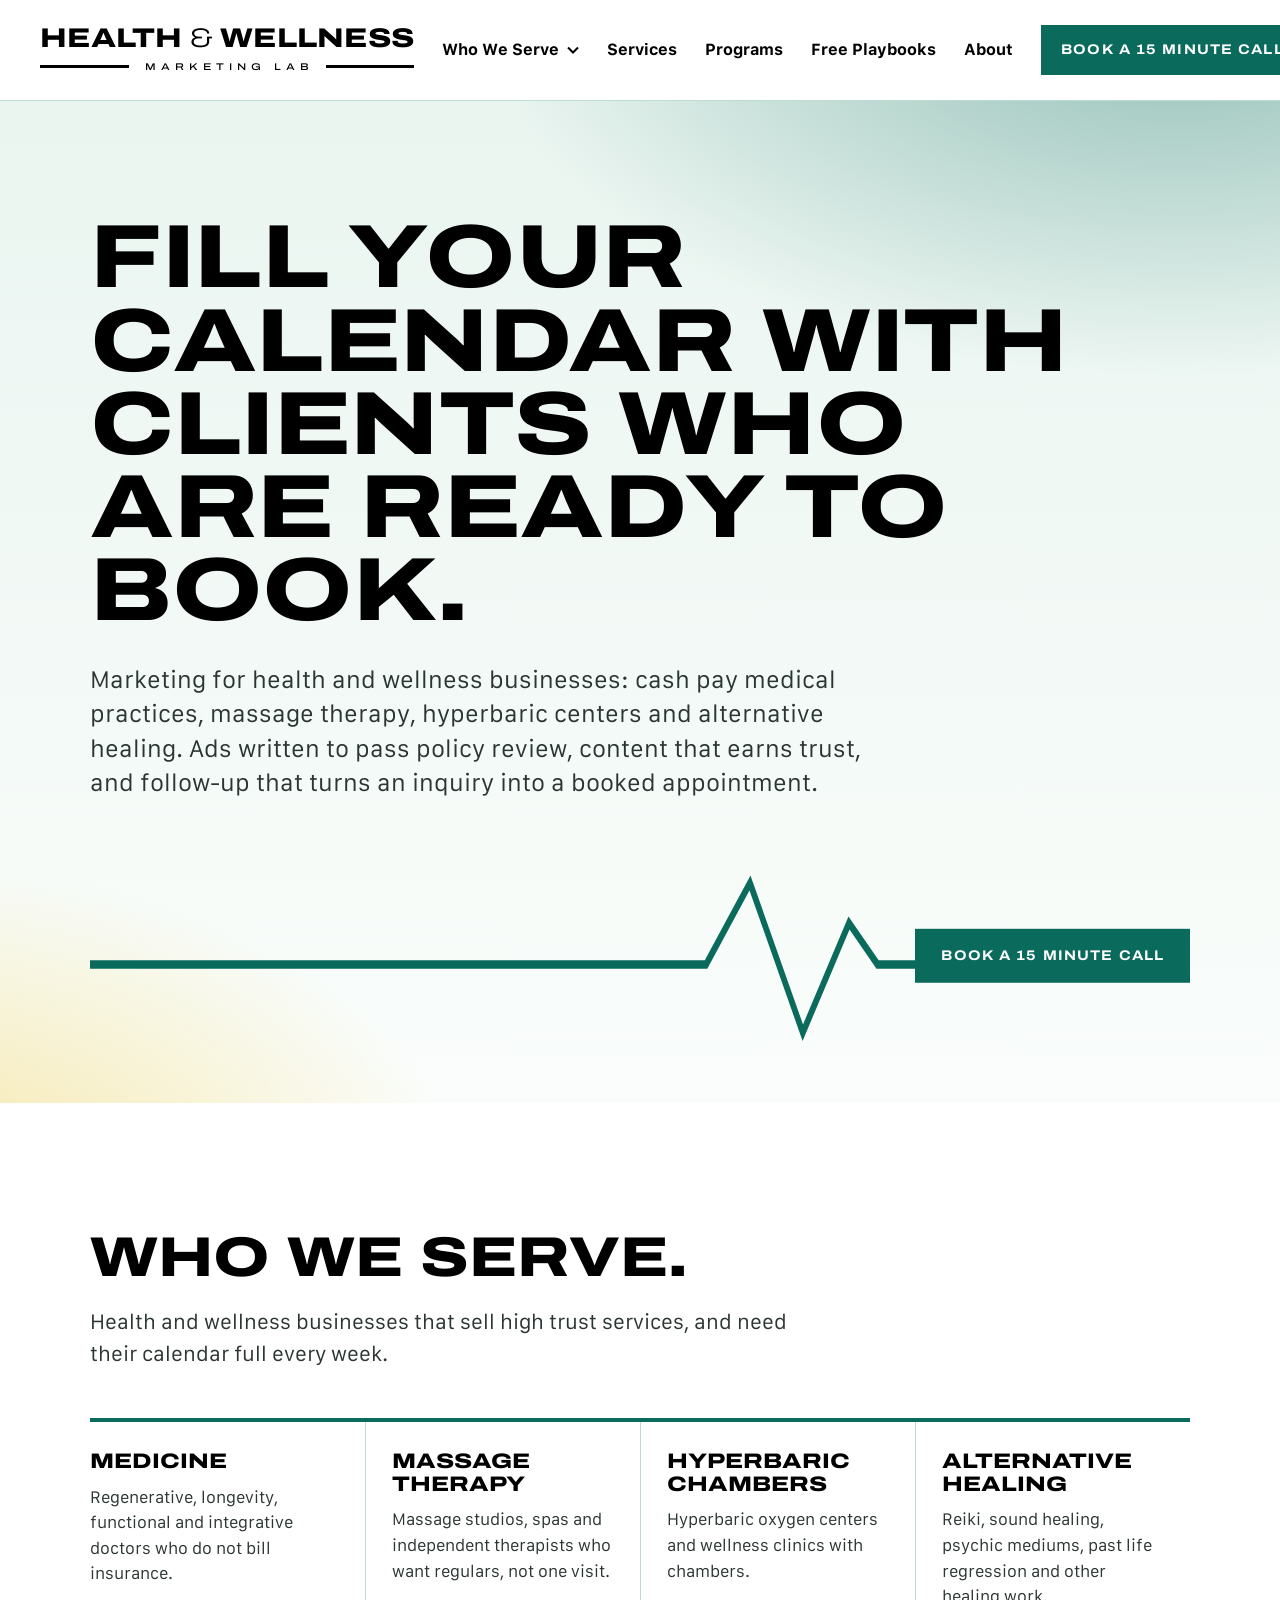
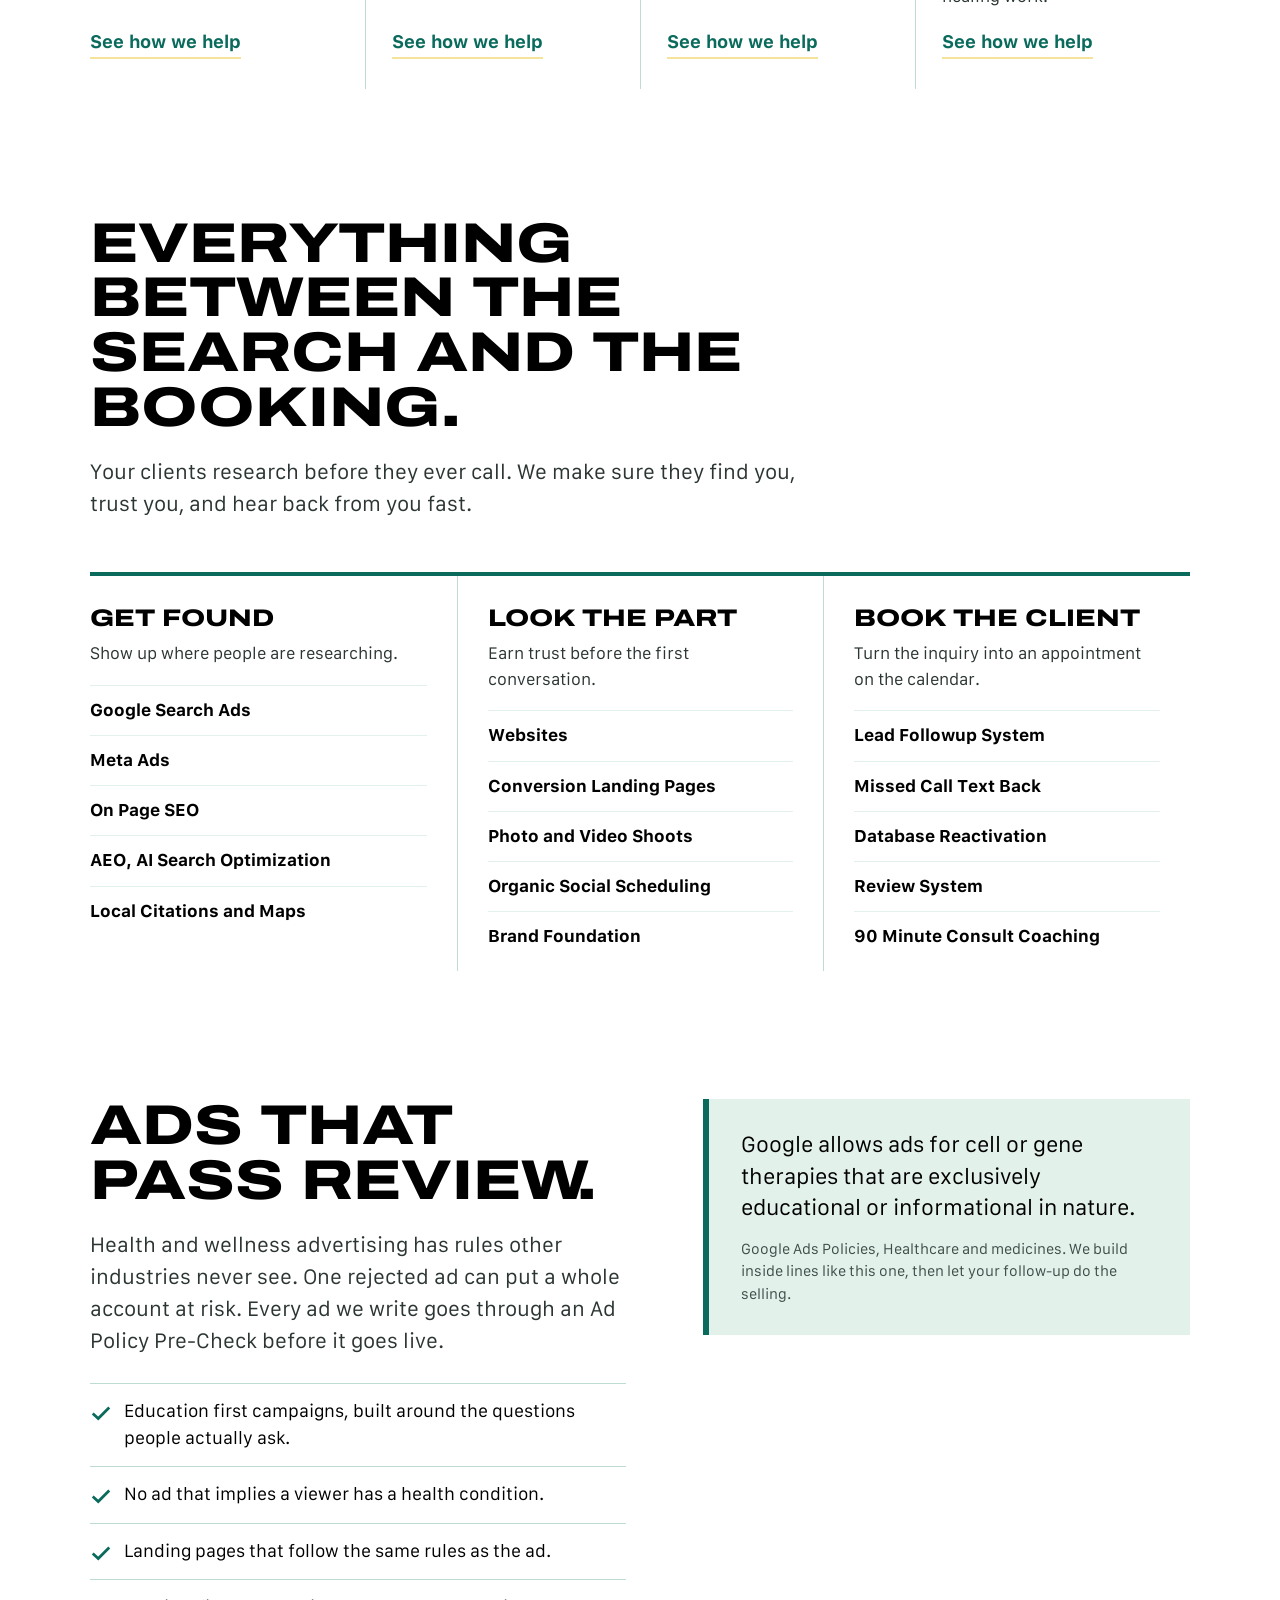
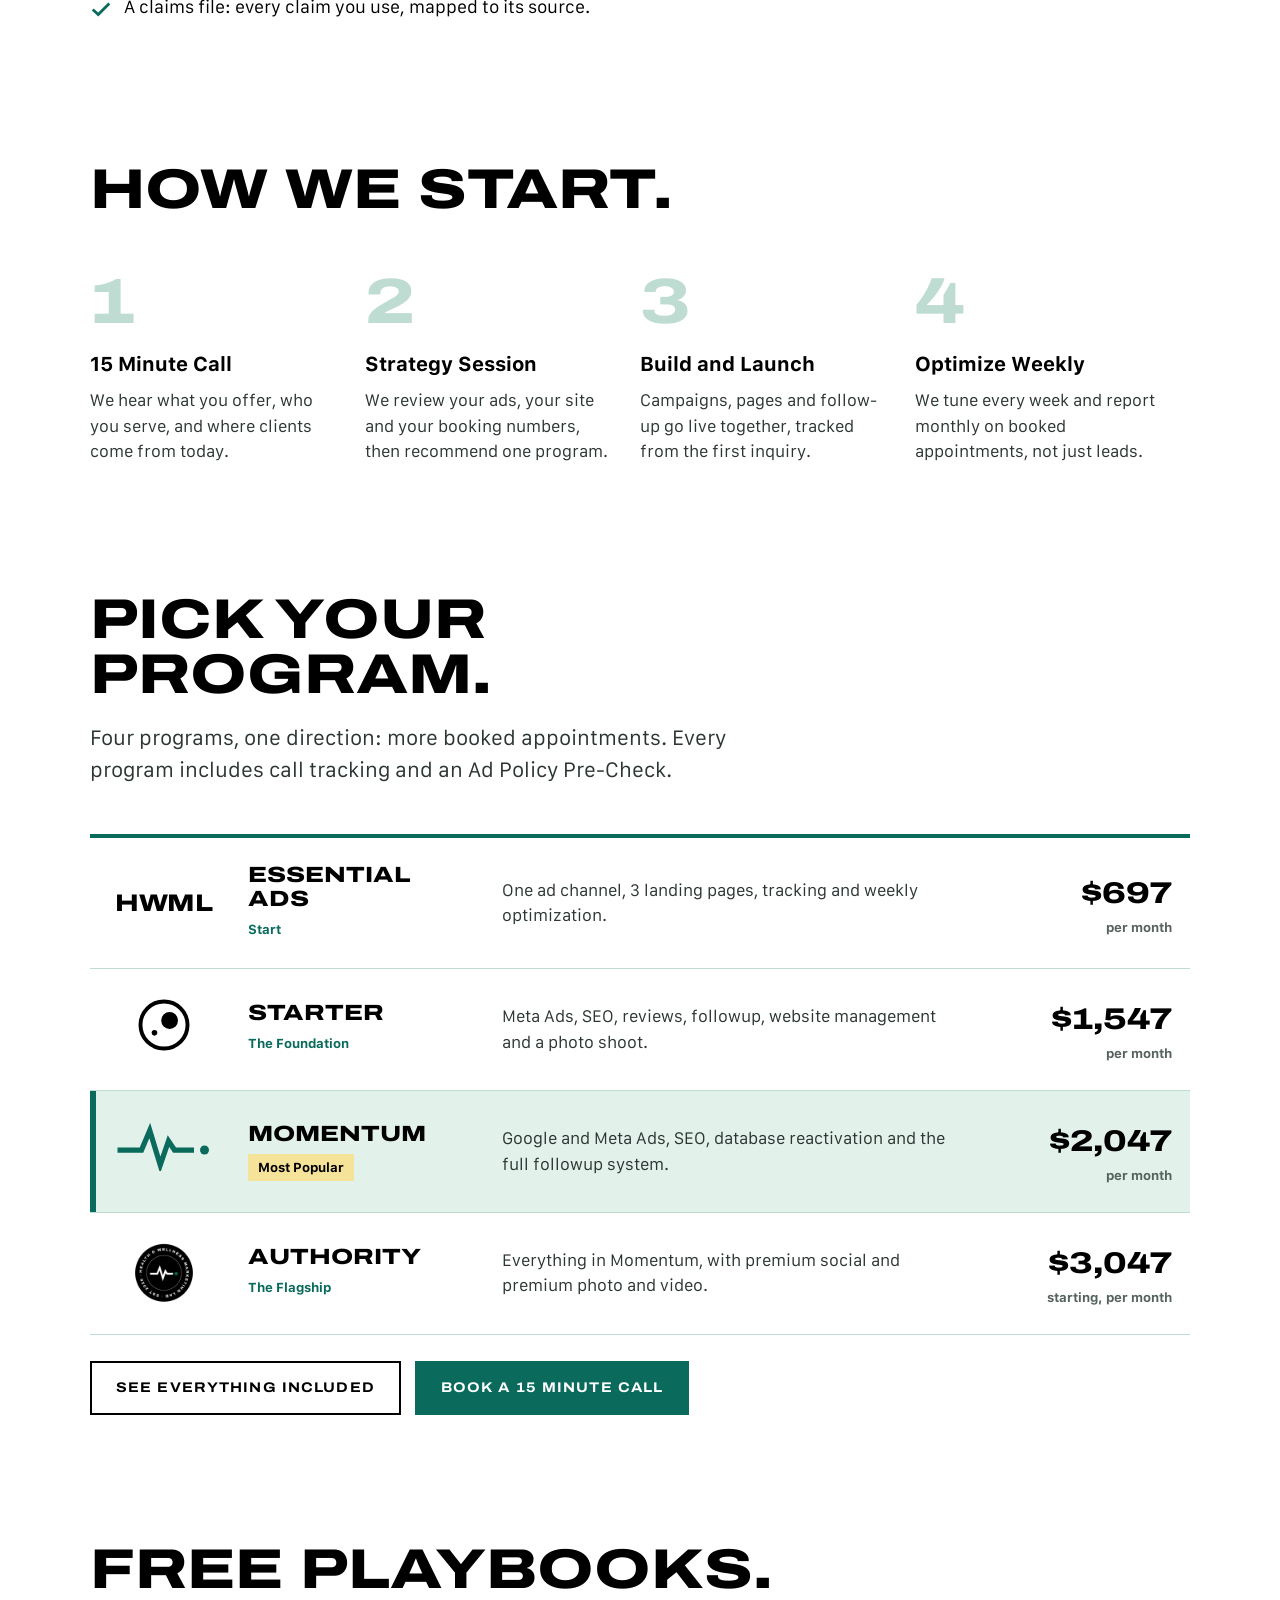
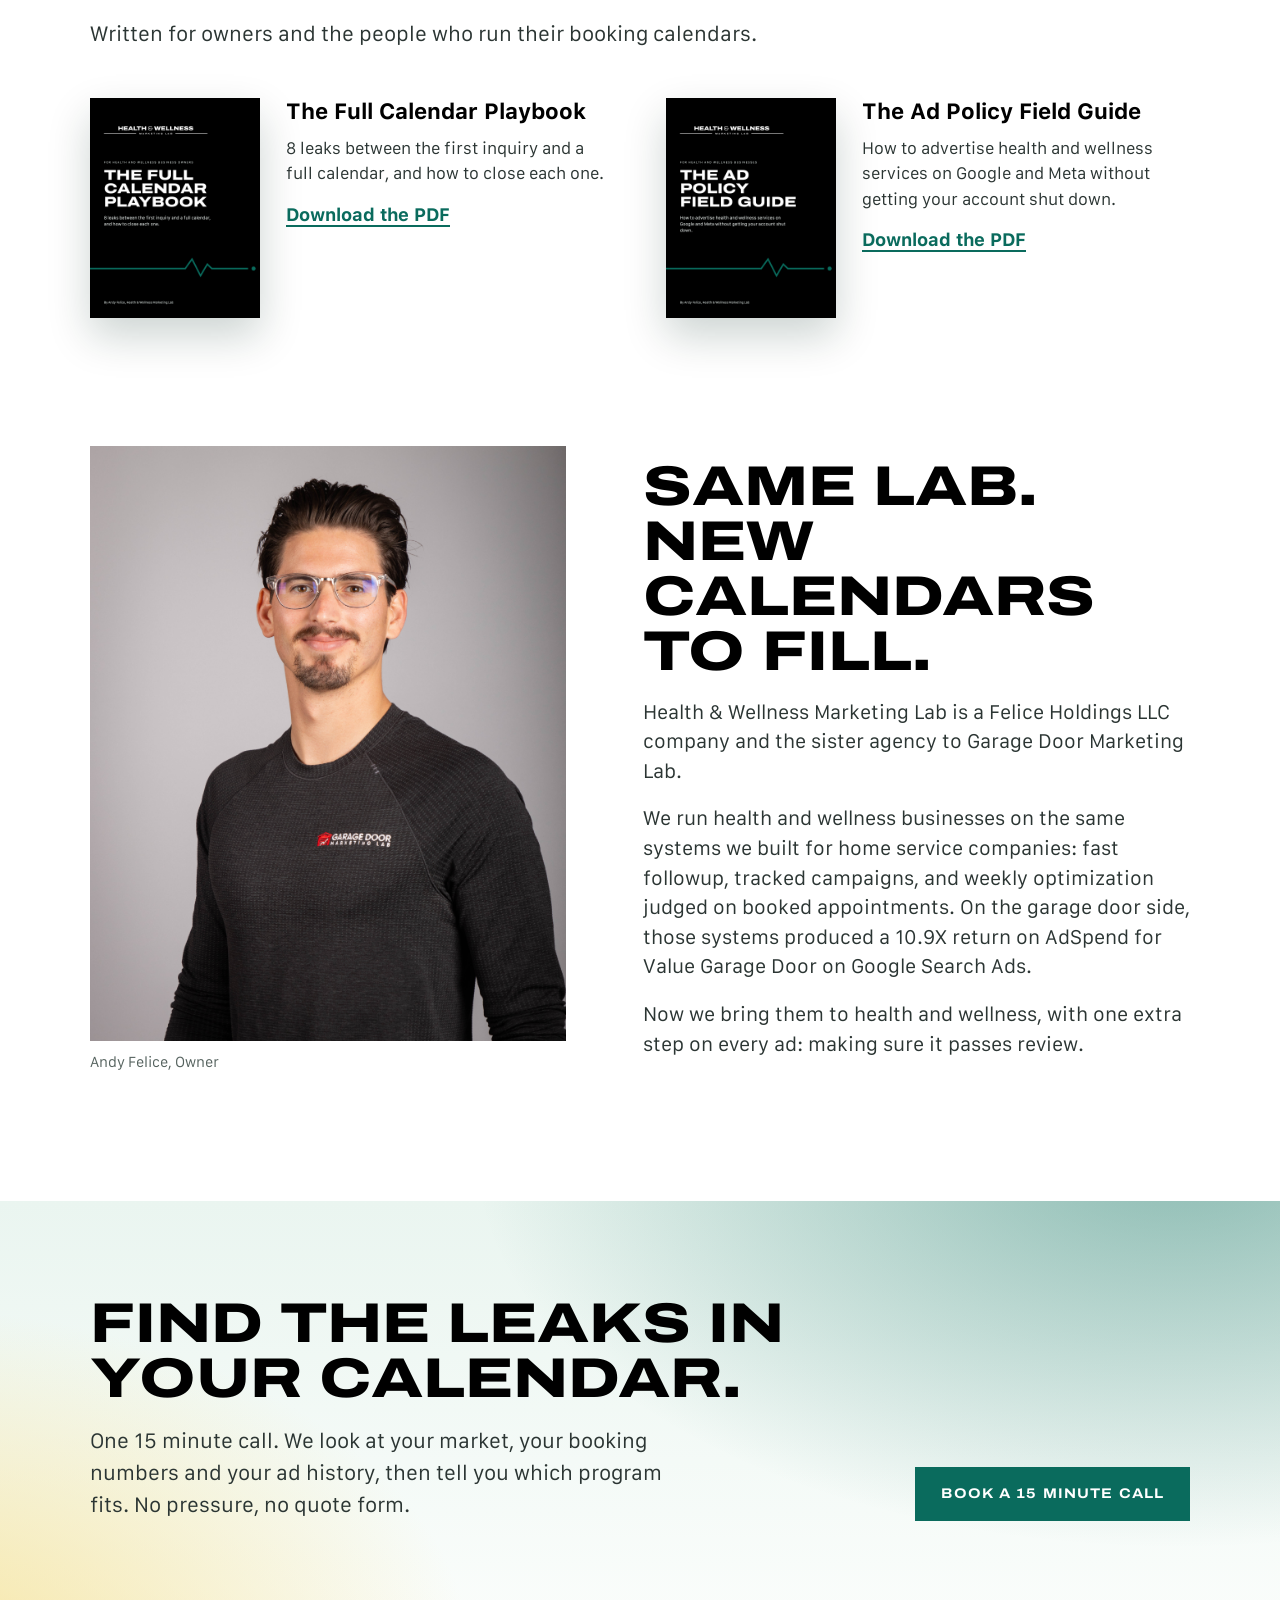
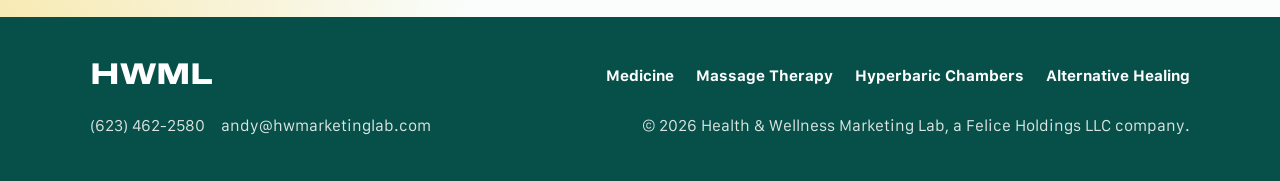
==== commit 1cc559bb: "Ebooks rewritten for all of health and wellness: The Full Calendar Playbook replaces The Consult Cal" ====
--- a/index.html
+++ b/index.html
@@ -127,7 +127,7 @@
     <div class="wrap">
       <h2>Free playbooks.</h2>
       <p class="intro">Written for owners and the people who run their booking calendars.</p>
-      <div class="books"><a class="book" href="assets/HWML-The-Consult-Calendar-Playbook.pdf"><img src="assets/consult-cover.png" alt="Cover of The Consult Calendar Playbook"><div><h3>The Consult Calendar Playbook</h3><p>7 leaks between the first inquiry and the booked appointment, and how to close each one.</p><span>Download the PDF</span></div></a><a class="book" href="assets/HWML-The-Ad-Policy-Field-Guide.pdf"><img src="assets/policy-cover.png" alt="Cover of The Ad Policy Field Guide"><div><h3>The Ad Policy Field Guide</h3><p>How to market health and wellness on Google and Meta without getting your account shut down.</p><span>Download the PDF</span></div></a></div>
+      <div class="books"><a class="book" href="assets/HWML-The-Full-Calendar-Playbook.pdf"><img src="assets/calendar-cover.png" alt="Cover of The Full Calendar Playbook"><div><h3>The Full Calendar Playbook</h3><p>8 leaks between the first inquiry and a full calendar, and how to close each one.</p><span>Download the PDF</span></div></a><a class="book" href="assets/HWML-The-Ad-Policy-Field-Guide.pdf"><img src="assets/policy-cover.png" alt="Cover of The Ad Policy Field Guide"><div><h3>The Ad Policy Field Guide</h3><p>How to advertise health and wellness services on Google and Meta without getting your account shut down.</p><span>Download the PDF</span></div></a></div>
     </div>
   </section>
 
--- a/assets/hwml.css
+++ b/assets/hwml.css
@@ -10,12 +10,13 @@
   font-weight: 700; font-display: block; }
 
 :root {
-  /* the five brand colors */
+  /* the six brand colors */
   --jade: #0A6B5D;      /* signature: the one accent per view */
   --black: #000000;
   --white: #FFFFFF;
   --mist: #DCE5E2;      /* cool light grey, GDML #DCDCDC with a jade tint */
   --sage: #93A39E;      /* mid grey, GDML #959595 with a jade tint */
+  --sun: #F6E39A;       /* soft yellow accent, added 11/8/26 from site feedback: highlights and the color wash */
   /* working shades (never shown as brand swatches) */
   --jade-deep: #07504A;
   --paper: #F5F8F7;
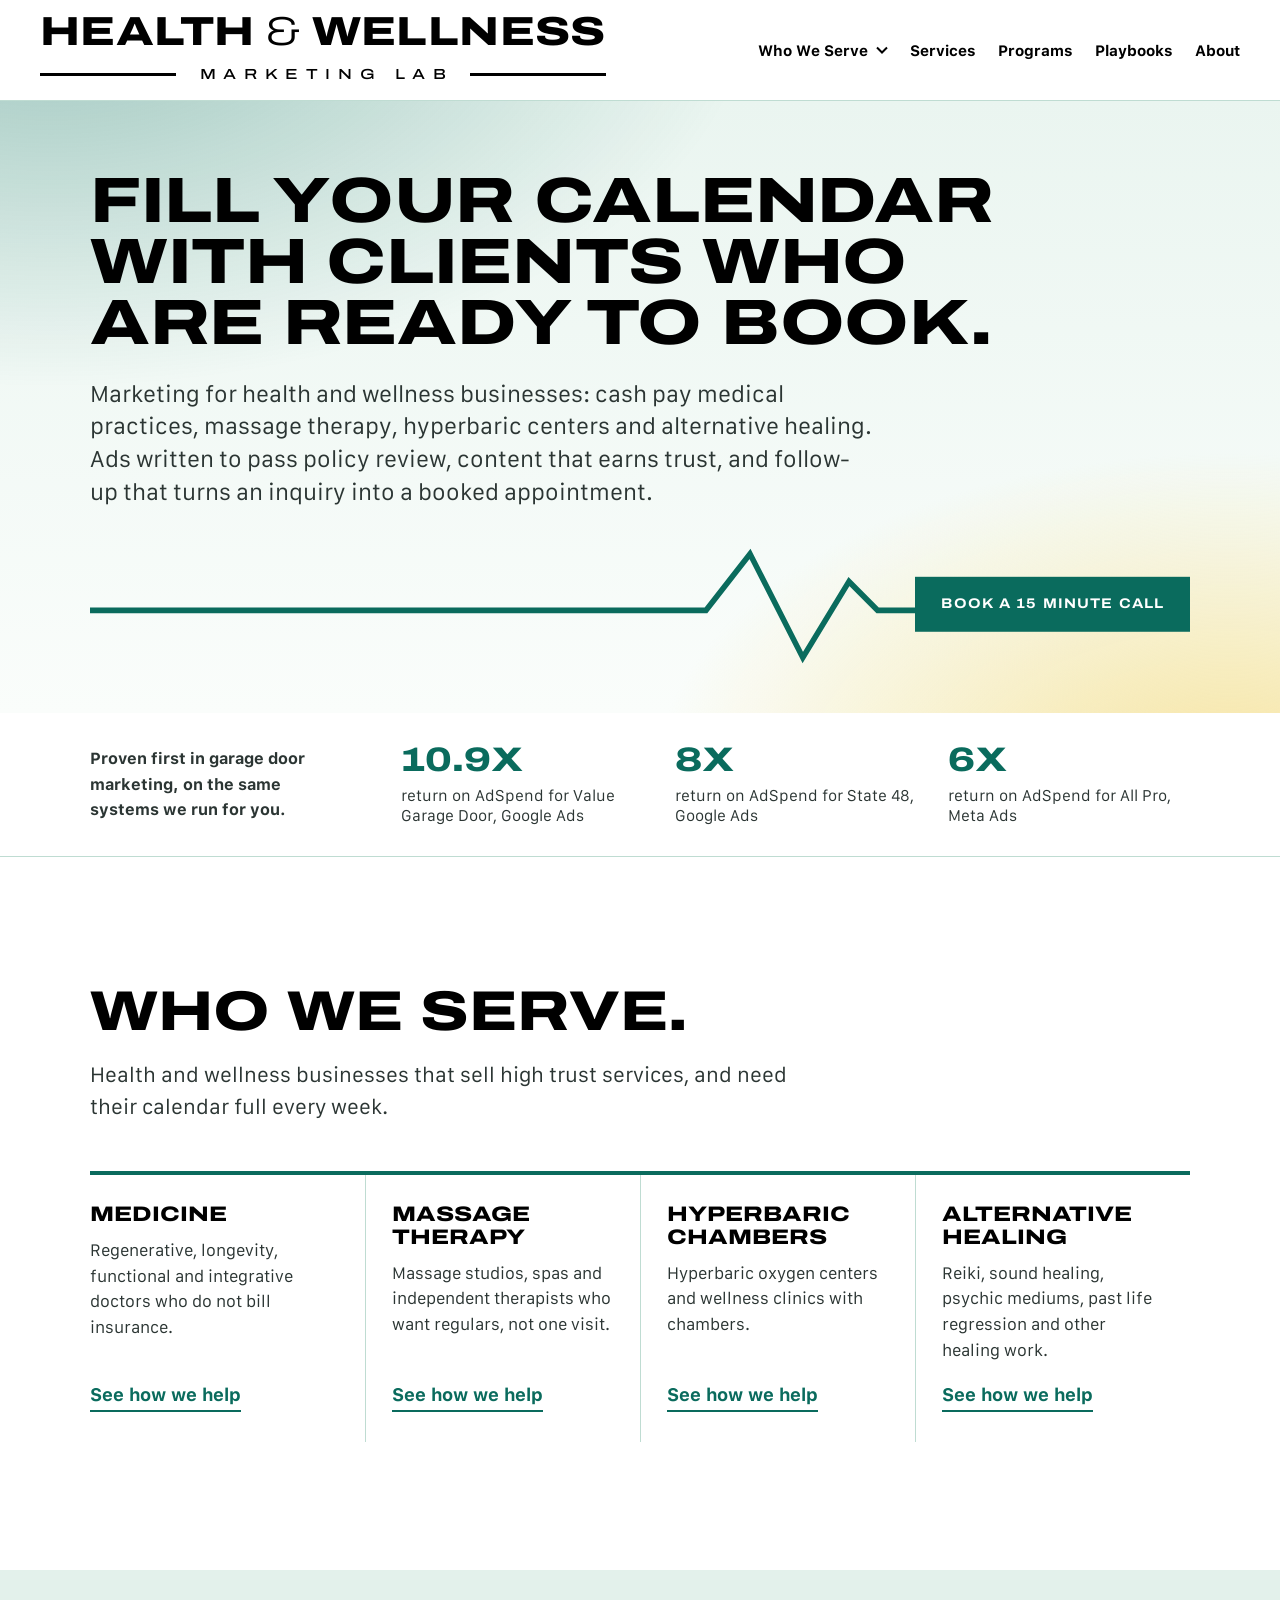
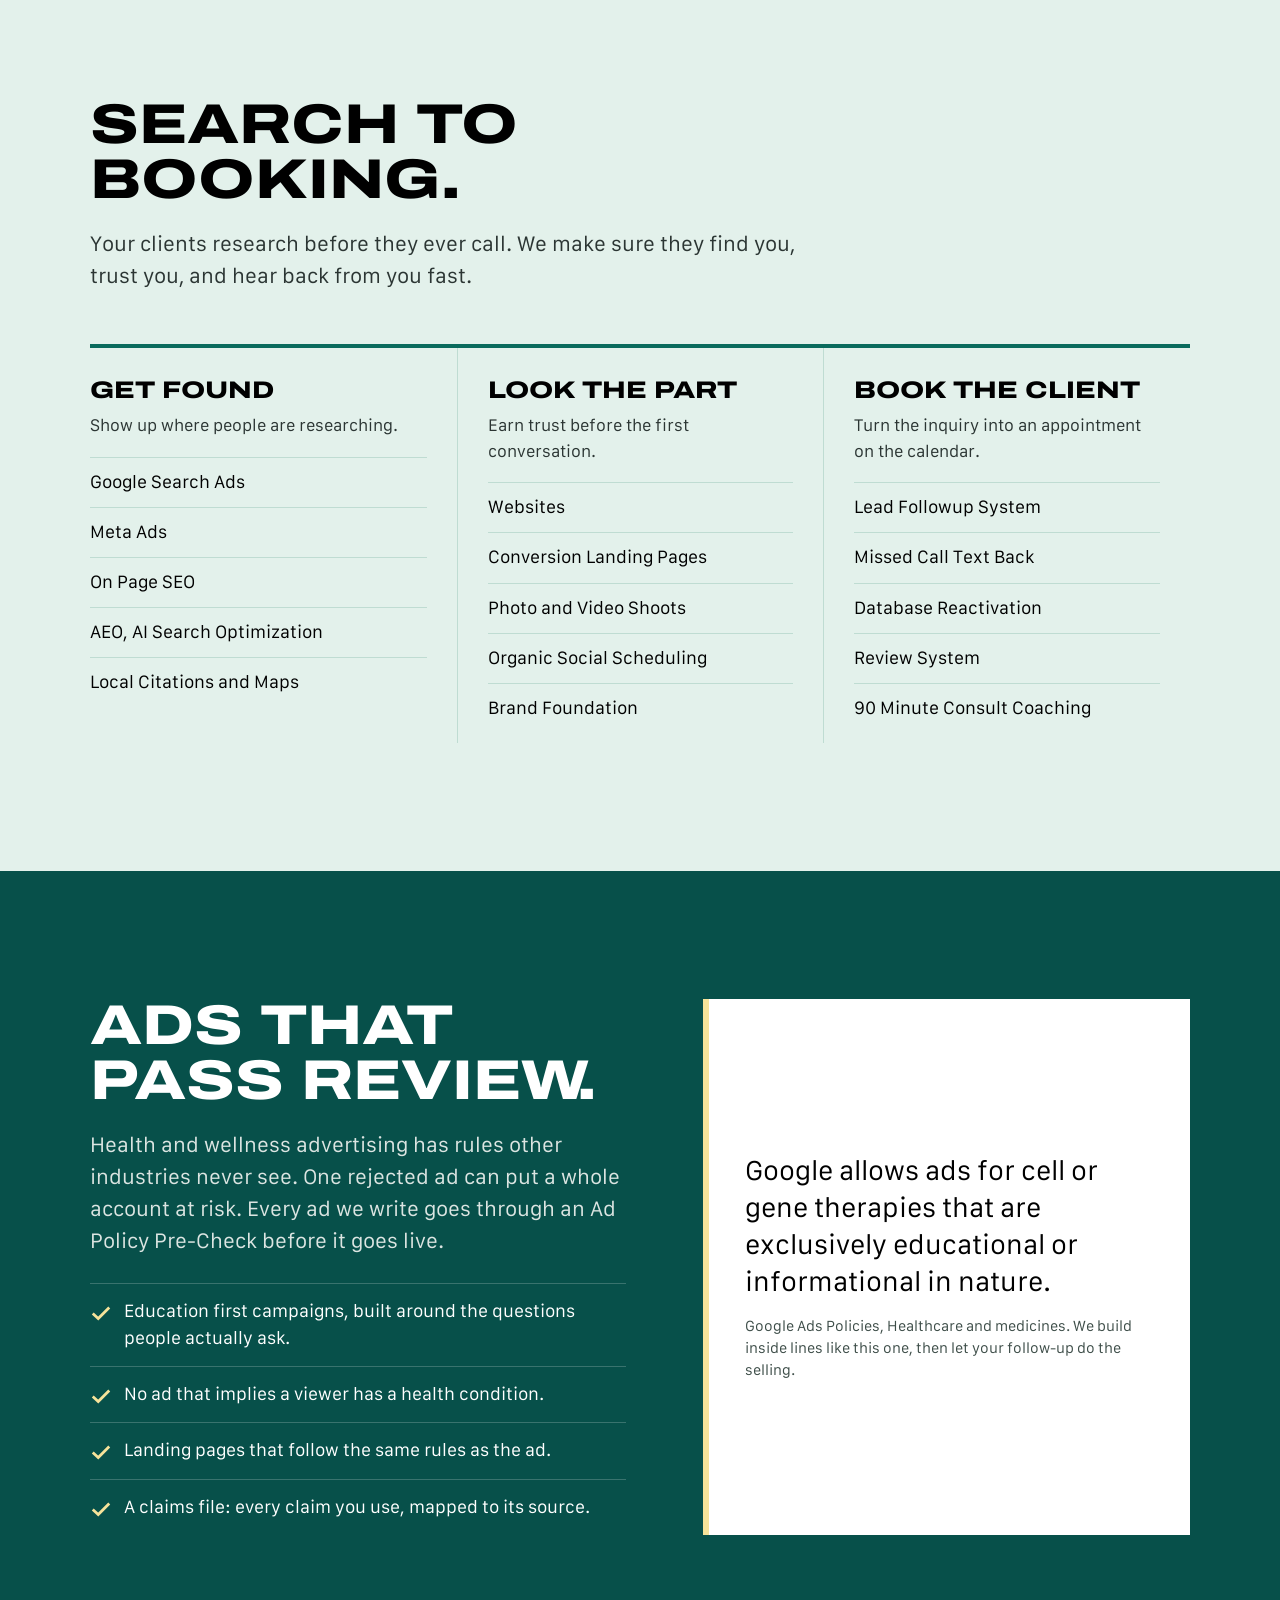
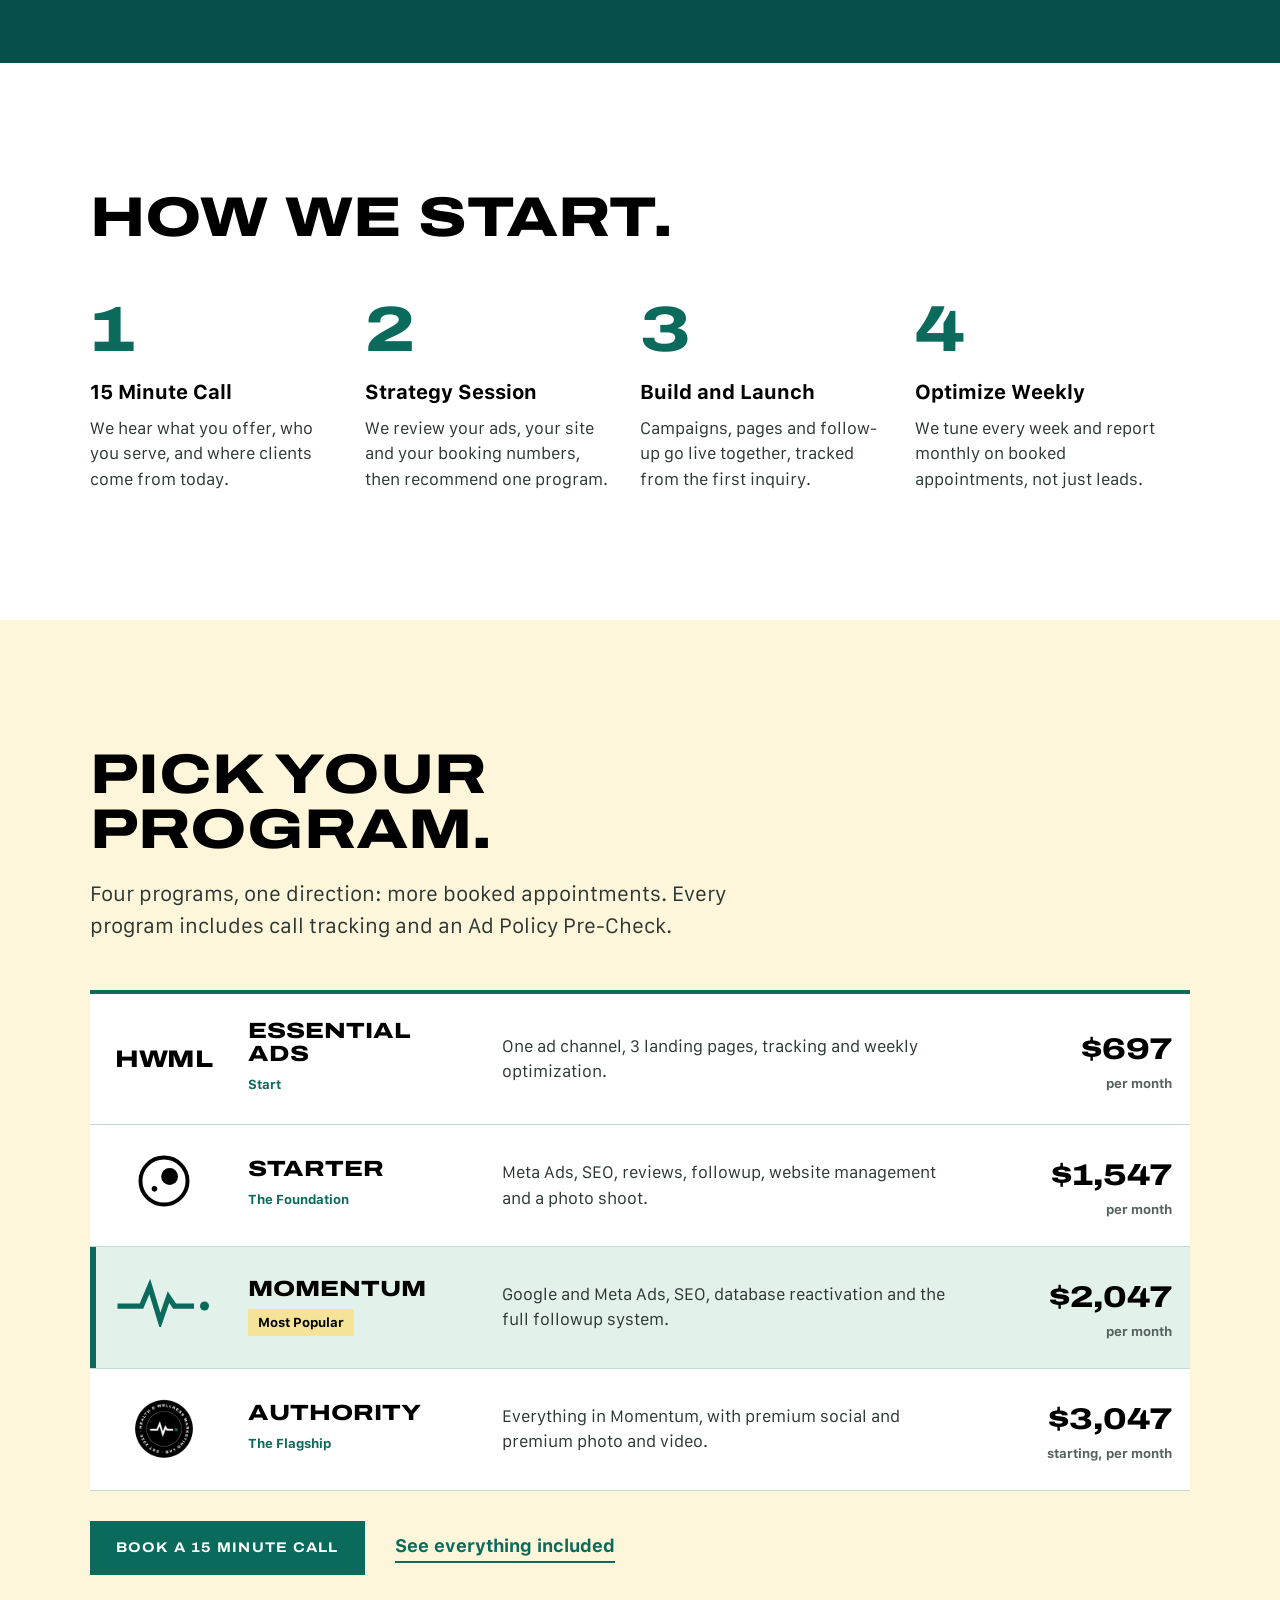
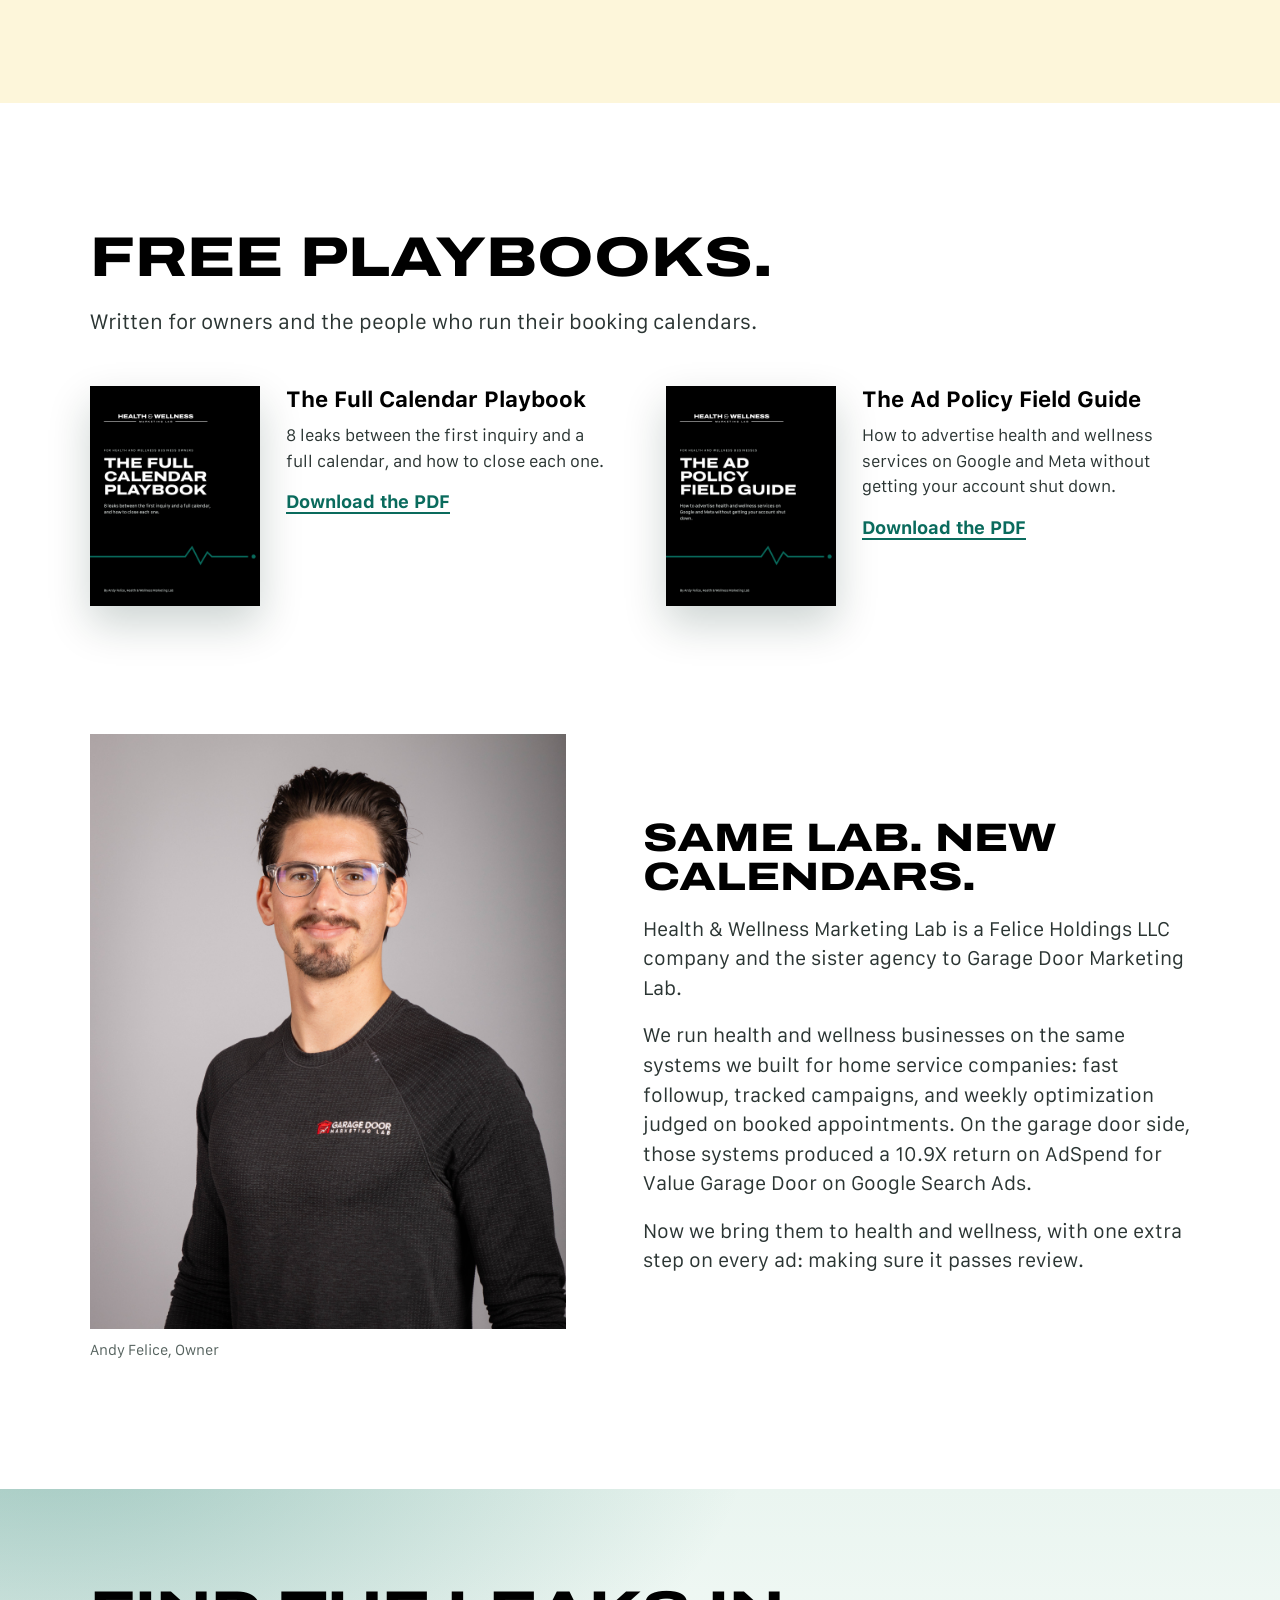
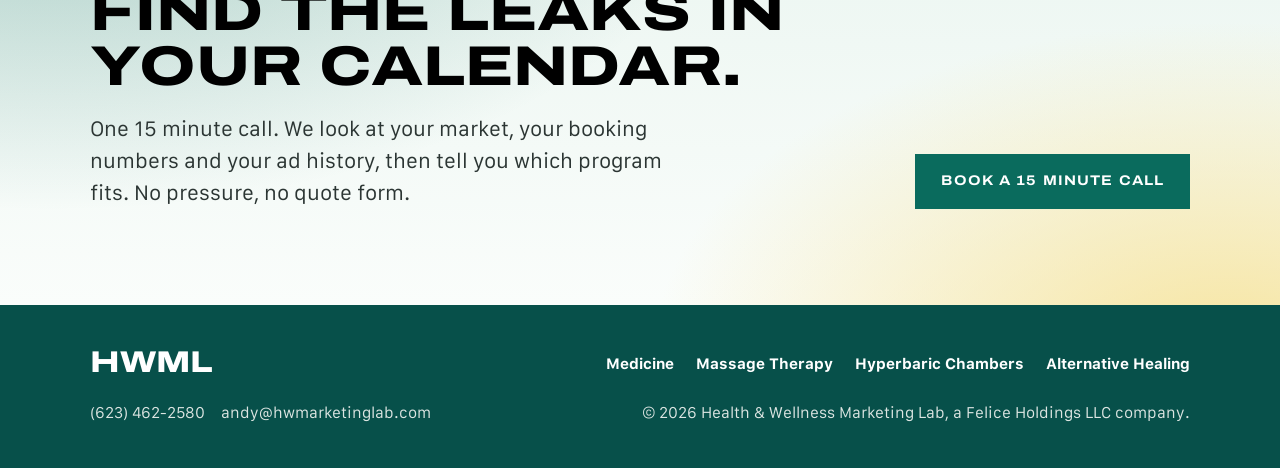
==== commit a766a558: "Design critique fixes: Book button above the fold, header Book button back, colored bands, proof str" ====
--- a/index.html
+++ b/index.html
@@ -31,9 +31,9 @@
           <svg viewBox="0 0 12 8" aria-hidden="true"><path d="M1 1.5 6 6.5 11 1.5" fill="none" stroke="currentColor" stroke-width="2"/></svg></button>
         <ul class="dd-menu" id="serve-menu"><li><a href="medicine/"><b>Medicine</b><span>Cash pay medical practices</span></a></li><li><a href="massage-therapy/"><b>Massage Therapy</b><span>Studios and solo therapists</span></a></li><li><a href="hyperbaric/"><b>Hyperbaric Chambers</b><span>Hyperbaric centers</span></a></li><li><a href="alternative-healing/"><b>Alternative Healing</b><span>Reiki, sound healing and more</span></a></li></ul>
       </div>
-      <a href="#services">Services</a><a href="#programs">Programs</a><a href="#playbooks">Free Playbooks</a><a href="#about">About</a>
+      <a href="#services">Services</a><a href="#programs">Programs</a><a href="#playbooks">Playbooks</a><a href="#about">About</a>
     </nav>
-    <a class="btn cta-top" href="https://calendar.gdmarketinglab.com/quick-schedule-15-min-discovery-call">Book a 15 Minute Call</a>
+    <a class="btn cta-top" href="https://calendar.gdmarketinglab.com/quick-schedule-15-min-discovery-call">Book a Call</a>
     <button class="burger" aria-expanded="false" aria-controls="mobile-menu" aria-label="Open menu"><i></i><i></i><i></i></button>
   </div>
   <div class="mobile" id="mobile-menu" hidden>
@@ -59,6 +59,17 @@
     </div>
   </div>
 
+  <div class="proof">
+    <div class="wrap">
+      <p class="proof-h">Proven first in garage door marketing, on the same systems we run for you.</p>
+      <ul>
+        <li><b>10.9X</b><span>return on AdSpend for Value Garage Door, Google Ads</span></li>
+        <li><b>8X</b><span>return on AdSpend for State 48, Google Ads</span></li>
+        <li><b>6X</b><span>return on AdSpend for All Pro, Meta Ads</span></li>
+      </ul>
+    </div>
+  </div>
+
   <section id="who">
     <div class="wrap">
       <h2>Who we serve.</h2>
@@ -67,9 +78,9 @@
     </div>
   </section>
 
-  <section id="services">
+  <section id="services" class="band band-mint">
     <div class="wrap">
-      <h2>Everything between the search and the booking.</h2>
+      <h2>Search to booking.</h2>
       <p class="intro">Your clients research before they ever call. We make sure they find you, trust you, and hear back from you fast.</p>
       <div class="groups">
         <div><h3>Get Found</h3><p>Show up where people are researching.</p>
@@ -82,7 +93,7 @@
     </div>
   </section>
 
-  <section>
+  <section class="band band-dark">
     <div class="wrap policy">
       <div>
         <h2>Ads that pass review.</h2>
@@ -113,13 +124,13 @@
     </div>
   </section>
 
-  <section id="programs">
+  <section id="programs" class="band band-sun">
     <div class="wrap">
       <h2>Pick your program.</h2>
       <p class="intro">Four programs, one direction: more booked appointments. Every program includes call tracking and an Ad Policy Pre-Check.</p>
       <div class="progs"><div class="prog"><div class="mk"><span class="ini">HWML</span></div><div class="pn"><h3>Essential Ads</h3><div class="tag">Start</div></div><p>One ad channel, 3 landing pages, tracking and weekly optimization.</p><div class="pr">$697<small>per month</small></div></div><div class="prog"><div class="mk"><span class="m-cell"><svg class="cell" viewBox="0 0 100 100" xmlns="http://www.w3.org/2000/svg"><circle cx="50" cy="50" r="42" fill="none" stroke="#000" stroke-width="7"/><circle cx="60" cy="42" r="15" fill="#000"/><circle cx="33" cy="64" r="5" fill="#000"/></svg></span></div><div class="pn"><h3>Starter</h3><div class="tag">The Foundation</div></div><p>Meta Ads, SEO, reviews, followup, website management and a photo shoot.</p><div class="pr">$1,547<small>per month</small></div></div><div class="prog feat"><div class="mk"><span class="m-pulse"><svg class="pulse" viewBox="0 0 128 64" xmlns="http://www.w3.org/2000/svg"><path d="M2 36 H34 L45 10 L59 56 L70 24 L78 36 H104" fill="none" stroke="#0A6B5D" stroke-width="7" stroke-linejoin="miter" stroke-miterlimit="10" stroke-linecap="butt"/><circle cx="118" cy="36" r="6" fill="#0A6B5D"/></svg></span></div><div class="pn"><h3>Momentum</h3><div class="tag">Most Popular</div></div><p>Google and Meta Ads, SEO, database reactivation and the full followup system.</p><div class="pr">$2,047<small>per month</small></div></div><div class="prog"><div class="mk"><img src="assets/seal.png" alt="" width="64" height="64"></div><div class="pn"><h3>Authority</h3><div class="tag">The Flagship</div></div><p>Everything in Momentum, with premium social and premium photo and video.</p><div class="pr">$3,047<small>starting, per month</small></div></div></div>
-      <div class="more"><a class="btn ghost" href="assets/HWML-Our-Programs-Explained.png">See Everything Included</a>
-        <a class="btn" href="https://calendar.gdmarketinglab.com/quick-schedule-15-min-discovery-call">Book a 15 Minute Call</a></div>
+      <div class="more"><a class="btn" href="https://calendar.gdmarketinglab.com/quick-schedule-15-min-discovery-call">Book a 15 Minute Call</a>
+        <a class="tlink" href="assets/HWML-Our-Programs-Explained.png">See everything included</a></div>
     </div>
   </section>
 
@@ -135,7 +146,7 @@
     <div class="wrap about">
       <figure><img src="assets/andy-headshot.jpg" alt="Andy Felice"><figcaption>Andy Felice, Owner</figcaption></figure>
       <div>
-        <h2>Same lab. New calendars to fill.</h2>
+        <h2>Same lab. New calendars.</h2>
         <p>Health &amp; Wellness Marketing Lab is a Felice Holdings LLC company and the sister agency to Garage Door Marketing Lab.</p>
         <p>We run health and wellness businesses on the same systems we built for home service companies: fast followup, tracked campaigns, and weekly optimization judged on booked appointments. On the garage door side, those systems produced a 10.9X return on AdSpend for Value Garage Door on Google Search Ads.</p>
         <p>Now we bring them to health and wellness, with one extra step on every ad: making sure it passes review.</p>
--- a/assets/site.css
+++ b/assets/site.css
@@ -7,10 +7,10 @@
   .skip { position: absolute; left: -999px; top: 8px; background: #000; color: #fff; padding: 10px 14px; z-index: 50; }
   .skip:focus { left: 8px; }
 
-  /* the soft color wash: jade from the top right, sun from the bottom left */
+  /* the soft color wash: jade from the top left, sun behind the Book button at bottom right */
   .wash { background:
-      radial-gradient(1100px 620px at 92% -12%, rgba(10,107,93,.42), rgba(10,107,93,0) 64%),
-      radial-gradient(900px 560px at -8% 112%, rgba(246,227,154,.95), rgba(246,227,154,0) 64%),
+      radial-gradient(1100px 620px at 4% -18%, rgba(10,107,93,.34), rgba(10,107,93,0) 64%),
+      radial-gradient(900px 520px at 96% 112%, rgba(246,227,154,.95), rgba(246,227,154,0) 64%),
       linear-gradient(180deg, #EAF5F0 0%, #FAFDFB 100%); }
 
   /* buttons: the display face, not the body face */
@@ -23,9 +23,9 @@
 
   /* header */
   header.site { position: sticky; top: 0; z-index: 20; background: rgba(255,255,255,.94); backdrop-filter: blur(10px); border-bottom: 1px solid var(--mint-2); }
-  .bar { display: flex; align-items: center; justify-content: space-between; height: 100px; gap: 28px; max-width: 1340px; }
+  .bar { display: flex; align-items: center; justify-content: space-between; height: 100px; gap: 28px; max-width: 1560px; }
   .brand { text-decoration: none; flex: none; }
-  .brand .wm { font-size: 27px; }
+  .brand .wm { font-size: 40.5px; }
   nav.main { display: flex; align-items: center; gap: 28px; font-size: 16px; font-weight: 700; white-space: nowrap; }
   .cta-top { white-space: nowrap; flex: none; padding: 14px 20px; }
   nav.main > a { text-decoration: none; }
@@ -54,11 +54,11 @@
   .mm-serve a { padding: 10px 16px; }
 
   /* hero: the pulse is the signature moment */
-  .hero { padding: clamp(56px, 9vw, 120px) 0 clamp(40px, 5vw, 64px); }
+  .hero { padding: clamp(48px, 5.5vw, 88px) 0 clamp(36px, 4vw, 56px); }
   .hero h1 { font-family: var(--display); font-stretch: 125%; font-weight: 800; text-transform: uppercase;
-    font-size: clamp(40px, 7vw, 98px); line-height: .93; letter-spacing: -.005em; max-width: 14ch; }
-  .hero p.lede { font-size: clamp(19px, 2vw, 23px); line-height: 1.5; max-width: 34em; margin-top: 30px; color: var(--ink-2); }
-  .beat { position: relative; margin-top: clamp(40px, 6vw, 72px); height: clamp(90px, 13vw, 170px); }
+    font-size: clamp(38px, 5vw, 76px); line-height: .95; letter-spacing: -.005em; max-width: 19ch; }
+  .hero p.lede { font-size: clamp(19px, 1.7vw, 22px); line-height: 1.5; max-width: 36em; margin-top: 24px; color: var(--ink-2); }
+  .beat { position: relative; margin-top: clamp(24px, 3vw, 40px); height: clamp(80px, 9vw, 124px); }
   .beat svg { position: absolute; inset: 0; width: 100%; height: 100%; overflow: visible; }
   .beat path { fill: none; stroke: var(--jade); stroke-width: 5; stroke-linejoin: miter;
     stroke-dasharray: 1; stroke-dashoffset: 1; animation: draw 1.6s cubic-bezier(.6,.05,.3,1) .2s forwards; }
@@ -68,6 +68,27 @@
   @media (prefers-reduced-motion: reduce) { .beat path { animation: none; stroke-dashoffset: 0; } .beat .end { animation: none; opacity: 1; } }
 
   section { padding: clamp(72px, 10vw, 128px) 0 0; }
+  /* bands: landmarks for the sections that sell */
+  section.band { padding-bottom: clamp(72px, 10vw, 128px); }
+  section:not(.band) + section.band { margin-top: clamp(72px, 10vw, 128px); }
+  .band-mint { background: var(--mint); }
+  .band-mint .groups li { border-top-color: var(--mint-2); }
+  .band-dark { background: var(--jade-deep); color: #fff; }
+  .band-dark .intro { color: var(--mist); }
+  .band-dark .checks li { border-top-color: rgba(255,255,255,.2); }
+  .band-dark .checks svg path { stroke: var(--sun); }
+  .band-dark .quote { background: #fff; color: #000; border-left-color: var(--sun); }
+  .band-sun { background: var(--sun-pale); }
+  .band-sun .progs { background: #fff; }
+
+  /* proof strip: real results, right under the promise */
+  .proof { border-bottom: 1px solid var(--mint-2); padding: 30px 0; }
+  .proof .wrap { display: grid; grid-template-columns: minmax(200px, 1fr) 3fr; gap: 20px 48px; align-items: center; }
+  .proof-h { font-size: 16px; font-weight: 700; color: var(--ink-2); }
+  .proof ul { list-style: none; display: grid; grid-template-columns: repeat(3, 1fr); gap: 20px 32px; }
+  .proof li { display: flex; flex-direction: column; gap: 8px; }
+  .proof b { font-family: var(--display); font-stretch: 125%; font-weight: 800; font-size: 34px; color: var(--jade); line-height: 1; }
+  .proof span { font-size: 15px; color: var(--ink-2); line-height: 1.35; }
   h2 { font-family: var(--display); font-stretch: 125%; font-weight: 800; text-transform: uppercase;
     font-size: clamp(30px, 4.4vw, 56px); line-height: .98; max-width: 16ch; }
   .intro { font-size: 20px; color: var(--ink-2); max-width: 36em; margin-top: 20px; }
@@ -78,9 +99,9 @@
   .sv + .sv { border-left: 1px solid var(--mint-2); padding-left: 26px; }
   .sv h3 { font-family: var(--display); font-stretch: 125%; font-weight: 800; text-transform: uppercase; font-size: 21px; line-height: 1.08; }
   .sv p { font-size: 16px; color: var(--ink-2); margin: 12px 0 18px; flex: 1; }
-  .sv span { font-weight: 700; color: var(--jade); align-self: flex-start; border-bottom: 2px solid var(--sun); }
+  .sv span { font-weight: 700; color: var(--jade); align-self: flex-start; border-bottom: 2px solid var(--jade); }
   .sv:hover h3 { color: var(--jade); }
-  .sv:hover span { border-color: var(--jade); }
+  .sv:hover span { border-color: #000; color: #000; }
 
   /* three service groups, hairlines not cards */
   .groups { display: grid; grid-template-columns: repeat(3, 1fr); margin-top: 52px; border-top: 4px solid var(--jade); }
@@ -89,12 +110,12 @@
   .groups h3 { font-family: var(--display); font-stretch: 125%; font-weight: 800; text-transform: uppercase; font-size: 24px; line-height: 1.05; }
   .groups p { font-size: 16px; color: var(--ink-2); margin: 10px 0 18px; }
   .groups ul { list-style: none; }
-  .groups li { padding: 11px 0; border-top: 1px solid var(--mint); font-size: 17px; font-weight: 700; }
+  .groups li { padding: 11px 0; border-top: 1px solid var(--mint); font-size: 17px; font-weight: 400; }
 
   /* policy band */
-  .policy { display: grid; grid-template-columns: 1.1fr 1fr; gap: clamp(32px, 6vw, 90px); align-items: start; }
-  .quote { background: var(--mint); border-left: 6px solid var(--jade); padding: 30px 32px; }
-  .quote q { display: block; font-size: 21px; line-height: 1.5; quotes: none; }
+  .policy { display: grid; grid-template-columns: 1.1fr 1fr; gap: clamp(32px, 6vw, 90px); align-items: stretch; }
+  .quote { background: var(--mint); border-left: 6px solid var(--jade); padding: 36px 36px; display: flex; flex-direction: column; justify-content: center; }
+  .quote q { display: block; font-size: clamp(21px, 2vw, 26px); line-height: 1.45; quotes: none; }
   .quote small { display: block; margin-top: 14px; font-size: 14px; color: #3d4d48; }
   .checks { list-style: none; margin-top: 26px; }
   .checks li { display: grid; grid-template-columns: 34px 1fr; padding: 14px 0; border-top: 1px solid var(--mint-2); font-size: 17px; }
@@ -103,7 +124,7 @@
   /* steps: a real sequence, so numbers earn their place */
   .steps { display: grid; grid-template-columns: repeat(4, 1fr); gap: 0; margin-top: 52px; }
   .steps div { padding: 0 26px 0 0; position: relative; }
-  .steps .n { font-family: var(--display); font-stretch: 125%; font-weight: 800; font-size: 64px; color: var(--mint-2); line-height: 1; }
+  .steps .n { font-family: var(--display); font-stretch: 125%; font-weight: 800; font-size: 64px; color: var(--jade); line-height: 1; }
   .steps h3 { font-size: 20px; margin: 14px 0 8px; }
   .steps p { font-size: 16px; color: var(--ink-2); }
 
@@ -122,7 +143,9 @@
   .prog .pr small { display: block; font-family: var(--body); font-size: 13px; font-weight: 700; color: #55625e; }
   .prog.feat { background: var(--mint); box-shadow: inset 6px 0 0 var(--jade); }
   .prog.feat .tag { background: var(--sun); color: #000; padding: 3px 10px; }
-  .more { margin-top: 26px; display: flex; gap: 14px; flex-wrap: wrap; }
+  .more { margin-top: 30px; display: flex; gap: 14px 30px; flex-wrap: wrap; align-items: center; }
+  .tlink { font-weight: 700; color: var(--jade); text-decoration: none; border-bottom: 2px solid var(--jade); }
+  .tlink:hover { color: #000; border-color: #000; }
 
   /* playbooks */
   .books { display: grid; grid-template-columns: repeat(2, 1fr); gap: clamp(24px, 4vw, 56px); margin-top: 48px; }
@@ -141,6 +164,7 @@
   .about figure img { width: 100%; aspect-ratio: 4 / 5; object-fit: cover; object-position: 50% 25%; display: block; }
   .about figcaption { font-size: 14px; color: #55625e; margin-top: 10px; }
   .about p { font-size: 18.5px; color: var(--ink-2); margin-top: 18px; }
+  .about h2 { font-size: clamp(30px, 3.1vw, 44px); max-width: none; }
 
   /* industry pages */
   .crumb { font-size: 15px; color: var(--ink-2); margin-bottom: 26px; }
@@ -158,7 +182,7 @@
   .two .checks { margin-top: 0; border-top: 4px solid var(--jade); }
   .two .checks li:first-child { border-top: 0; }
   .also { font-size: 18px; color: var(--ink-2); border-top: 1px solid var(--mint-2); padding-top: 24px; }
-  .also a { font-weight: 700; color: var(--jade); margin-left: 16px; text-decoration: none; border-bottom: 2px solid var(--sun); }
+  .also a { font-weight: 700; color: var(--jade); margin-left: 16px; text-decoration: none; border-bottom: 2px solid var(--jade); }
 
   /* close */
   .final { margin-top: clamp(72px, 10vw, 128px); padding: clamp(56px, 8vw, 96px) 0; }
@@ -171,20 +195,24 @@
   .fnav { display: flex; gap: 22px; flex-wrap: wrap; font-weight: 700; }
   .fnav a:hover { color: var(--sun); }
 
-  @media (max-width: 1260px) {
-    nav.main { gap: 22px; font-size: 15px; }
-    .cta-top { display: none; }
+  @media (max-width: 1460px) { nav.main { gap: 22px; font-size: 15px; } }
+  @media (max-width: 1399px) { .cta-top { display: none; } }
+  @media (max-width: 1200px) {
+    nav.main { display: none; }
+    .burger { display: block; }
   }
   @media (max-width: 900px) {
     nav.main, .cta-top { display: none; }
     .burger { display: block; }
     .bar { height: 80px; }
-    .brand .wm { font-size: 21px; }
+    .brand .wm { font-size: 31.5px; }
     .hero h1 { font-size: 10.2vw; }
     .hero.ind h1 { font-size: 10vw; }
     .beat .end { padding: 12px 16px; font-size: 12px; }
     .beat svg { width: calc(100% - 170px); }
     .groups, .steps, .books, .policy, .about, .serve, .probs, .two { grid-template-columns: 1fr; }
+    .proof .wrap, .proof ul { grid-template-columns: 1fr; }
+    .proof b { font-size: 28px; }
     .groups > div + div, .sv + .sv, .probs > div + div { border-left: 0; padding-left: 0; }
     .groups > div, .sv, .probs > div { padding-right: 0; }
     .sv + .sv, .probs > div + div { border-top: 1px solid var(--mint-2); }
@@ -199,3 +227,4 @@
     .book img { width: 120px; }
     .also a { display: inline-block; margin: 8px 16px 0 0; }
   }
+  @media (max-width: 560px) { .brand .wm { font-size: 21px; } .bar { gap: 12px; } }
